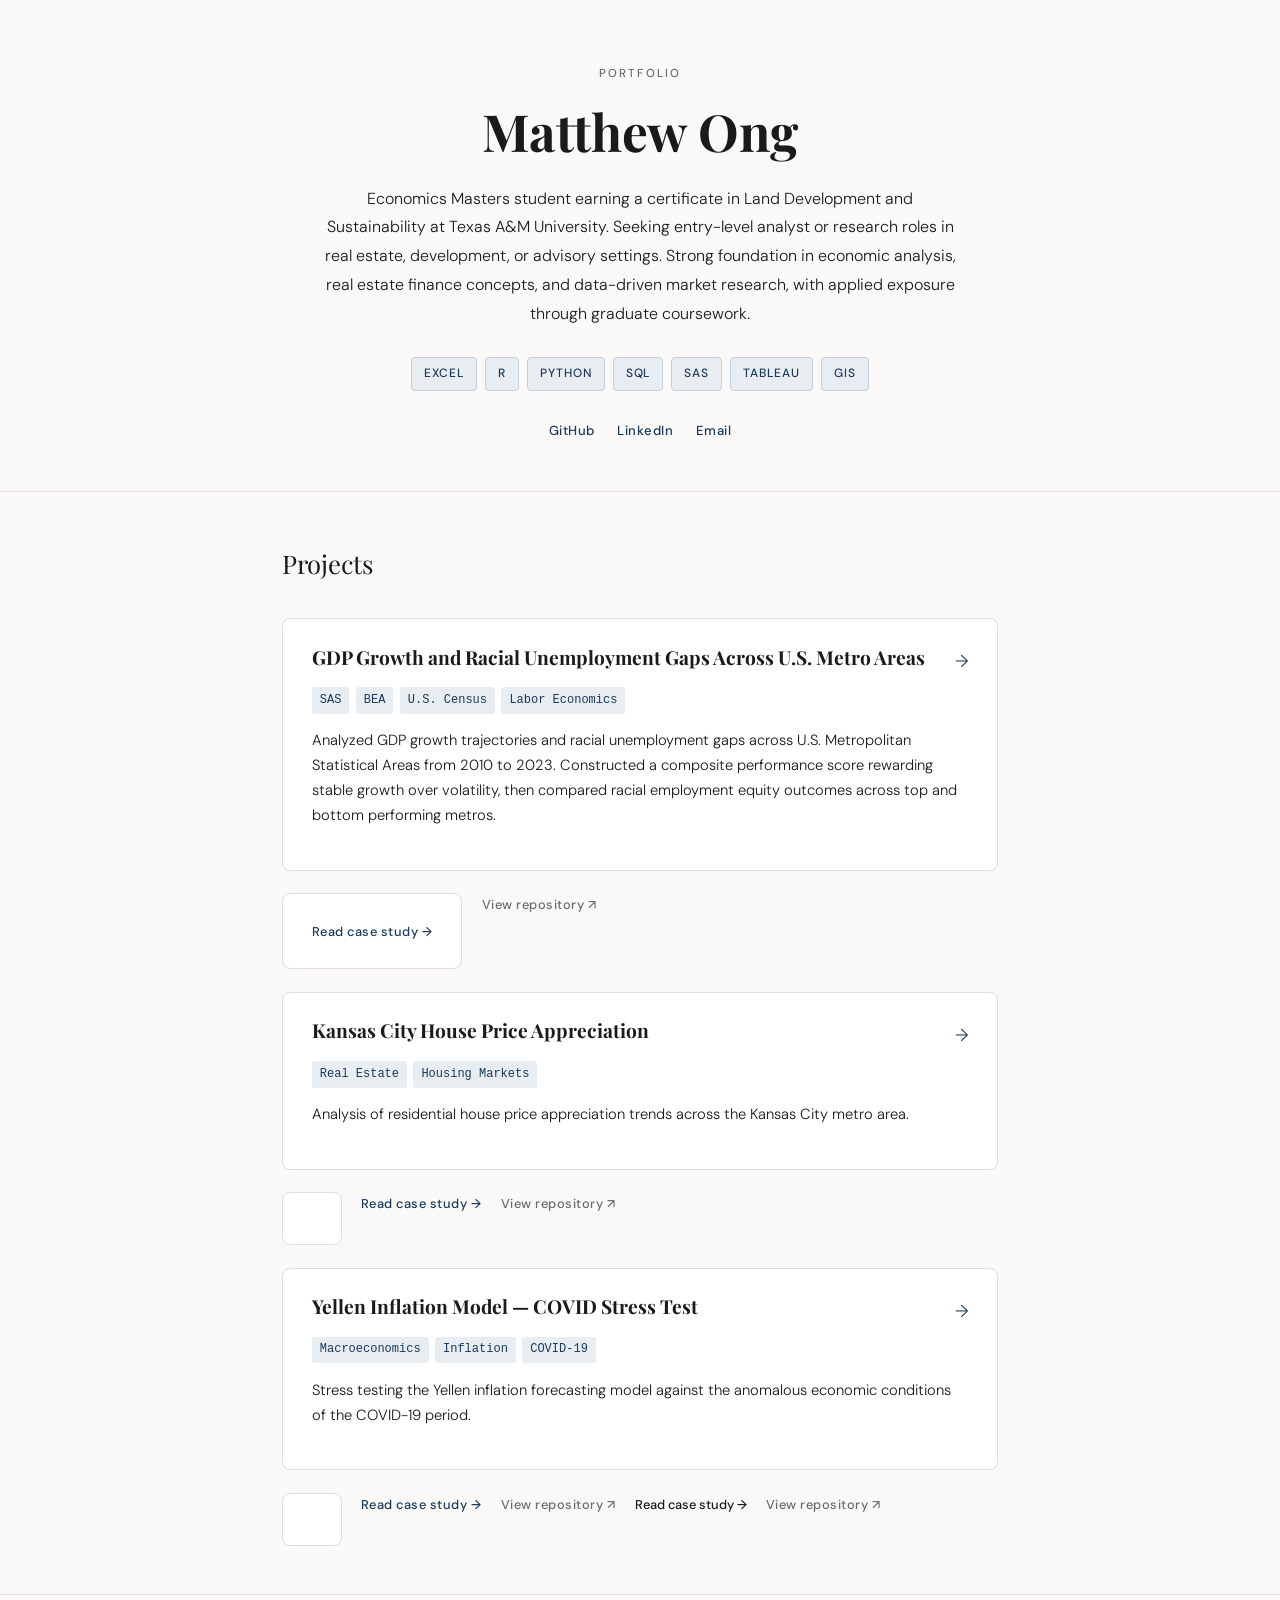
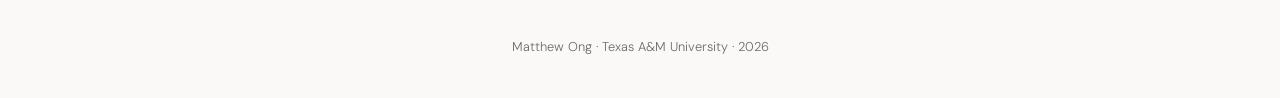
==== index.html @ 2a4717e2 "Update index.html" ====
<!DOCTYPE html>
<html lang="en">
<head>
  <meta charset="UTF-8" />
  <meta name="viewport" content="width=device-width, initial-scale=1.0"/>
  <title>Matthew Ong — Portfolio</title>
  <link href="https://fonts.googleapis.com/css2?family=Playfair+Display:ital,wght@0,400;0,700;1,400&family=DM+Sans:wght@300;400;500&display=swap" rel="stylesheet"/>
  <style>
    *, *::before, *::after { box-sizing: border-box; margin: 0; padding: 0; }

    :root {
      --ink:       #1a1a1a;
      --muted:     #6b6b6b;
      --rule:      #e0ddd8;
      --bg:        #faf9f7;
      --accent:    #1a3a5c;
      --accent-lt: #e8edf2;
      --serif:     'Playfair Display', Georgia, serif;
      --sans:      'DM Sans', system-ui, sans-serif;
    }

    body {
      background: var(--bg);
      color: var(--ink);
      font-family: var(--sans);
      font-weight: 300;
      line-height: 1.8;
      font-size: 17px;
    }

    /* ── Header ── */
    header {
      border-bottom: 1px solid var(--rule);
      padding: 4rem 0 3rem;
      text-align: center;
    }

    .eyebrow {
      font-family: var(--sans);
      font-size: 0.72rem;
      font-weight: 500;
      letter-spacing: 0.18em;
      text-transform: uppercase;
      color: var(--muted);
      margin-bottom: 1rem;
    }

    h1 {
      font-family: var(--serif);
      font-size: clamp(2rem, 5vw, 3.2rem);
      font-weight: 700;
      line-height: 1.2;
      color: var(--ink);
      margin-bottom: 1.4rem;
    }

    .bio {
      max-width: 640px;
      margin: 0 auto 1.8rem;
      font-size: 1rem;
      color: var(--ink);
      line-height: 1.8;
    }

    /* ── Skills bar ── */
    .skills {
      display: flex;
      flex-wrap: wrap;
      justify-content: center;
      gap: 0.5rem;
      max-width: 640px;
      margin: 0 auto 1.8rem;
    }

    .skill-tag {
      font-family: var(--sans);
      font-size: 0.75rem;
      font-weight: 500;
      letter-spacing: 0.08em;
      text-transform: uppercase;
      color: var(--accent);
      background: var(--accent-lt);
      border: 1px solid #c4d0db;
      border-radius: 4px;
      padding: 0.3rem 0.75rem;
    }

    /* ── Contact links ── */
    .contact-links {
      display: flex;
      justify-content: center;
      gap: 1.4rem;
      font-size: 0.82rem;
      color: var(--muted);
      letter-spacing: 0.04em;
    }

    .contact-links a {
      color: var(--accent);
      text-decoration: none;
      font-weight: 500;
    }

    .contact-links a:hover {
      text-decoration: underline;
    }

    /* ── Layout ── */
    .container {
      max-width: 780px;
      margin: 0 auto;
      padding: 0 2rem;
    }

    /* ── Section ── */
    section {
      padding: 3rem 0;
      border-bottom: 1px solid var(--rule);
    }

    section:last-of-type {
      border-bottom: none;
    }

    h2 {
      font-family: var(--serif);
      font-size: 1.6rem;
      font-weight: 400;
      margin-bottom: 2rem;
      color: var(--ink);
    }

    /* ── Project cards ── */
    .projects {
      display: flex;
      flex-direction: column;
      gap: 1.4rem;
    }

    .project-card {
      background: white;
      border: 1px solid var(--rule);
      border-radius: 8px;
      padding: 1.6rem 1.8rem;
      text-decoration: none;
      color: inherit;
      display: block;
      transition: border-color 0.2s ease, box-shadow 0.2s ease;
    }

    .project-card:hover {
      border-color: var(--accent);
      box-shadow: 0 2px 12px rgba(26, 58, 92, 0.08);
    }

    .project-header {
      display: flex;
      align-items: flex-start;
      justify-content: space-between;
      gap: 1rem;
      margin-bottom: 0.6rem;
    }

    .project-title {
      font-family: var(--serif);
      font-size: 1.2rem;
      font-weight: 700;
      color: var(--ink);
      line-height: 1.3;
    }

    .project-arrow {
      color: var(--accent);
      font-size: 1.1rem;
      flex-shrink: 0;
      margin-top: 0.1rem;
      transition: transform 0.2s ease;
    }

    .project-card:hover .project-arrow {
      transform: translateX(4px);
    }

    .project-tags {
      display: flex;
      flex-wrap: wrap;
      gap: 0.4rem;
      margin-bottom: 0.9rem;
    }

    .project-tag {
      font-family: monospace;
      font-size: 0.75rem;
      color: var(--accent);
      background: var(--accent-lt);
      border-radius: 3px;
      padding: 0.15rem 0.5rem;
    }

    .project-desc {
      font-size: 0.92rem;
      color: var(--ink);
      line-height: 1.7;
      margin-bottom: 1rem;
    }

    .project-links {
      display: flex;
      gap: 1.2rem;
      font-size: 0.8rem;
      font-weight: 500;
    }

    .project-links a {
      color: var(--accent);
      text-decoration: none;
      letter-spacing: 0.04em;
    }

    .project-links a:hover {
      text-decoration: underline;
    }

    .project-links .repo-link {
      color: var(--muted);
    }

    /* ── Footer ── */
    footer {
      text-align: center;
      padding: 2.5rem 0;
      font-size: 0.8rem;
      color: var(--muted);
      border-top: 1px solid var(--rule);
    }

    @media (max-width: 600px) {
      .project-header { flex-direction: column; }
      h1 { font-size: 1.8rem; }
    }
  </style>
</head>
<body>

<header>
  <div class="container">
    <p class="eyebrow">Portfolio</p>
    <h1>Matthew Ong</h1>
    <p class="bio">
      Economics Masters student earning a certificate in Land Development and Sustainability
      at Texas A&amp;M University. Seeking entry-level analyst or research roles in real estate,
      development, or advisory settings. Strong foundation in economic analysis, real estate
      finance concepts, and data-driven market research, with applied exposure through
      graduate coursework.
    </p>
    <div class="skills">
      <span class="skill-tag">Excel</span>
      <span class="skill-tag">R</span>
      <span class="skill-tag">Python</span>
      <span class="skill-tag">SQL</span>
      <span class="skill-tag">SAS</span>
      <span class="skill-tag">Tableau</span>
      <span class="skill-tag">GIS</span>
    </div>
    <div class="contact-links">
  <a href="https://github.com/MatthewOng01" target="_blank">GitHub</a>
  <a href="https://www.linkedin.com/in/matthewong01" target="_blank">LinkedIn</a>
  <a href="mailto:mong01@tamu.edu">Email</a>
</div>
  </div>
</header>

<main class="container">

  <section>
    <h2>Projects</h2>
    <div class="projects">

      <!-- Project 1: MSA Unemployment -->
      <a class="project-card" href="msa-unemployment.html">
        <div class="project-header">
          <div class="project-title">GDP Growth and Racial Unemployment Gaps Across U.S. Metro Areas</div>
          <div class="project-arrow">→</div>
        </div>
        <div class="project-tags">
          <span class="project-tag">SAS</span>
          <span class="project-tag">BEA</span>
          <span class="project-tag">U.S. Census</span>
          <span class="project-tag">Labor Economics</span>
        </div>
        <p class="project-desc">
          Analyzed GDP growth trajectories and racial unemployment gaps across U.S. Metropolitan
          Statistical Areas from 2010 to 2023. Constructed a composite performance score
          rewarding stable growth over volatility, then compared racial employment equity
          outcomes across top and bottom performing metros.
        </p>
        <div class="project-links">
          <span>Read case study →</span>
          <a class="repo-link" href="https://github.com/MatthewOng01/msa_unemployment" target="_blank">View repository ↗</a>
        </div>
      </a>

      <!-- Project 2: KC House Price Appreciation -->
      <a class="project-card" href="kc-house-price.html">
        <div class="project-header">
          <div class="project-title">Kansas City House Price Appreciation</div>
          <div class="project-arrow">→</div>
        </div>
        <div class="project-tags">
          <span class="project-tag">Real Estate</span>
          <span class="project-tag">Housing Markets</span>
        </div>
        <p class="project-desc">
          Analysis of residential house price appreciation trends across the Kansas City metro area.
        </p>
        <div class="project-links">
          <a href="https://MatthewOng01.github.io/kc_housing_appreciation.html">Read case study →</a>
          <a class="repo-link" href="https://github.com/MatthewOng01/KC_House_Price_Appreciation" target="_blank">View repository ↗</a>
        </div>
      </a>

      <!-- Project 3: Yellen Inflation Model -->
      <a class="project-card" href="yellen-inflation.html">
        <div class="project-header">
          <div class="project-title">Yellen Inflation Model — COVID Stress Test</div>
          <div class="project-arrow">→</div>
        </div>
        <div class="project-tags">
          <span class="project-tag">Macroeconomics</span>
          <span class="project-tag">Inflation</span>
          <span class="project-tag">COVID-19</span>
        </div>
        <p class="project-desc">
          Stress testing the Yellen inflation forecasting model against the anomalous economic
          conditions of the COVID-19 period.
        </p>
        <div class="project-links">
          <a href="https://MatthewOng01.github.io/Yellen_COVID_inflation.html">Read case study →</a>
          <a class="repo-link" href="https://github.com/MatthewOng01/Yellen-Inflation-Model-COVID-Test" target="_blank">View repository ↗</a>
          <span>Read case study →</span>
          
          <a class="repo-link" href="https://github.com/MatthewOng01/Yellen-Inflation-Model-COVID-Test" target="_blank">View repository ↗</a>
        </div>
      </a>

    </div>
  </section>

</main>

<footer>
  <div class="container">
    Matthew Ong · Texas A&amp;M University · 2026
  </div>
</footer>

</body>
</html>
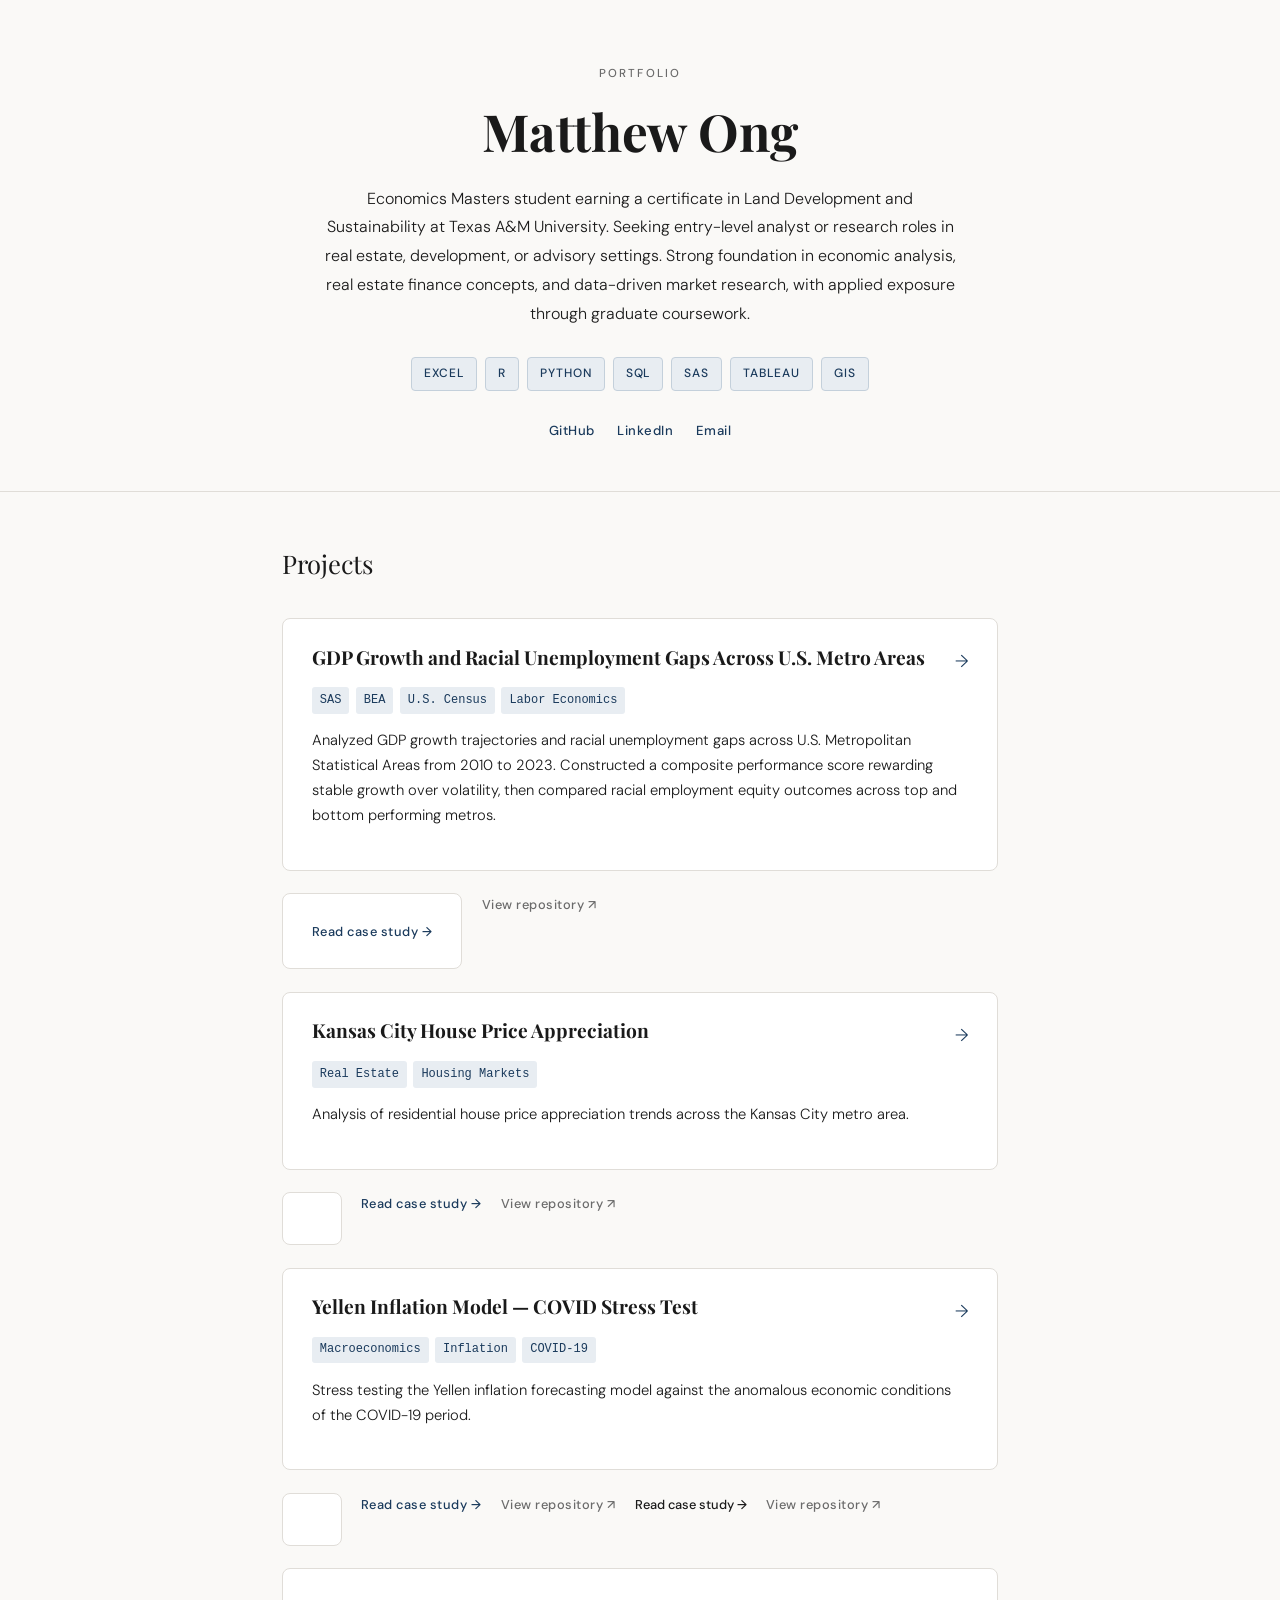
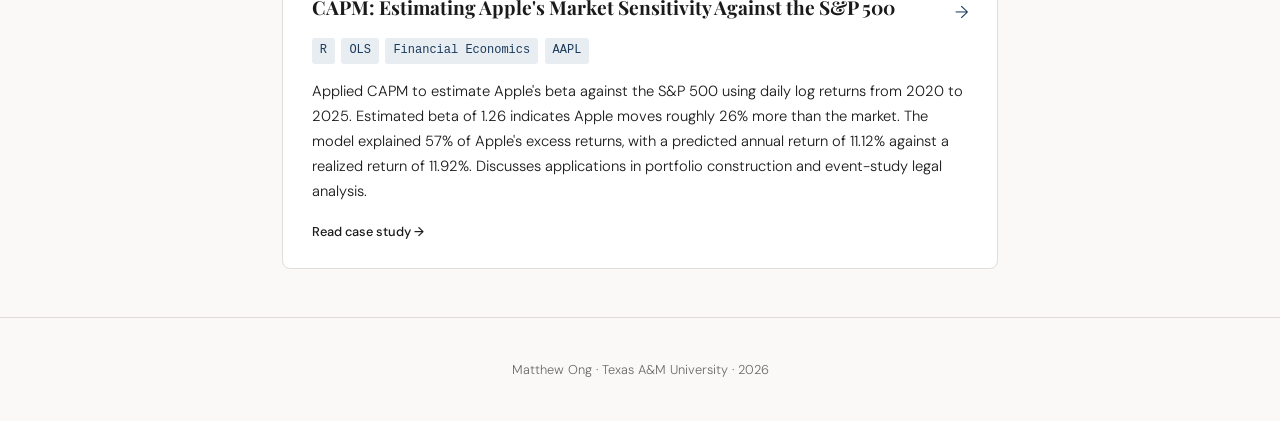
==== commit fc67668f: "Update index.html" ====
--- a/index.html
+++ b/index.html
@@ -343,6 +343,30 @@
         </div>
       </a>
 
+      <!-- Project 4: CAPM Apple vs S&P 500 -->
+<a class="project-card" href="https://MatthewOng01.github.io/Apple_CAPM.html">
+  <div class="project-header">
+    <div class="project-title">CAPM: Estimating Apple's Market Sensitivity Against the S&P 500</div>
+    <div class="project-arrow">→</div>
+  </div>
+  <div class="project-tags">
+    <span class="project-tag">R</span>
+    <span class="project-tag">OLS</span>
+    <span class="project-tag">Financial Economics</span>
+    <span class="project-tag">AAPL</span>
+  </div>
+  <p class="project-desc">
+    Applied CAPM to estimate Apple's beta against the S&P 500 using daily log returns from
+    2020 to 2025. Estimated beta of 1.26 indicates Apple moves roughly 26% more than the
+    market. The model explained 57% of Apple's excess returns, with a predicted annual return
+    of 11.12% against a realized return of 11.92%. Discusses applications in portfolio
+    construction and event-study legal analysis.
+  </p>
+  <div class="project-links">
+    <span>Read case study →</span>
+  </div>
+</a>
+      
     </div>
   </section>
 
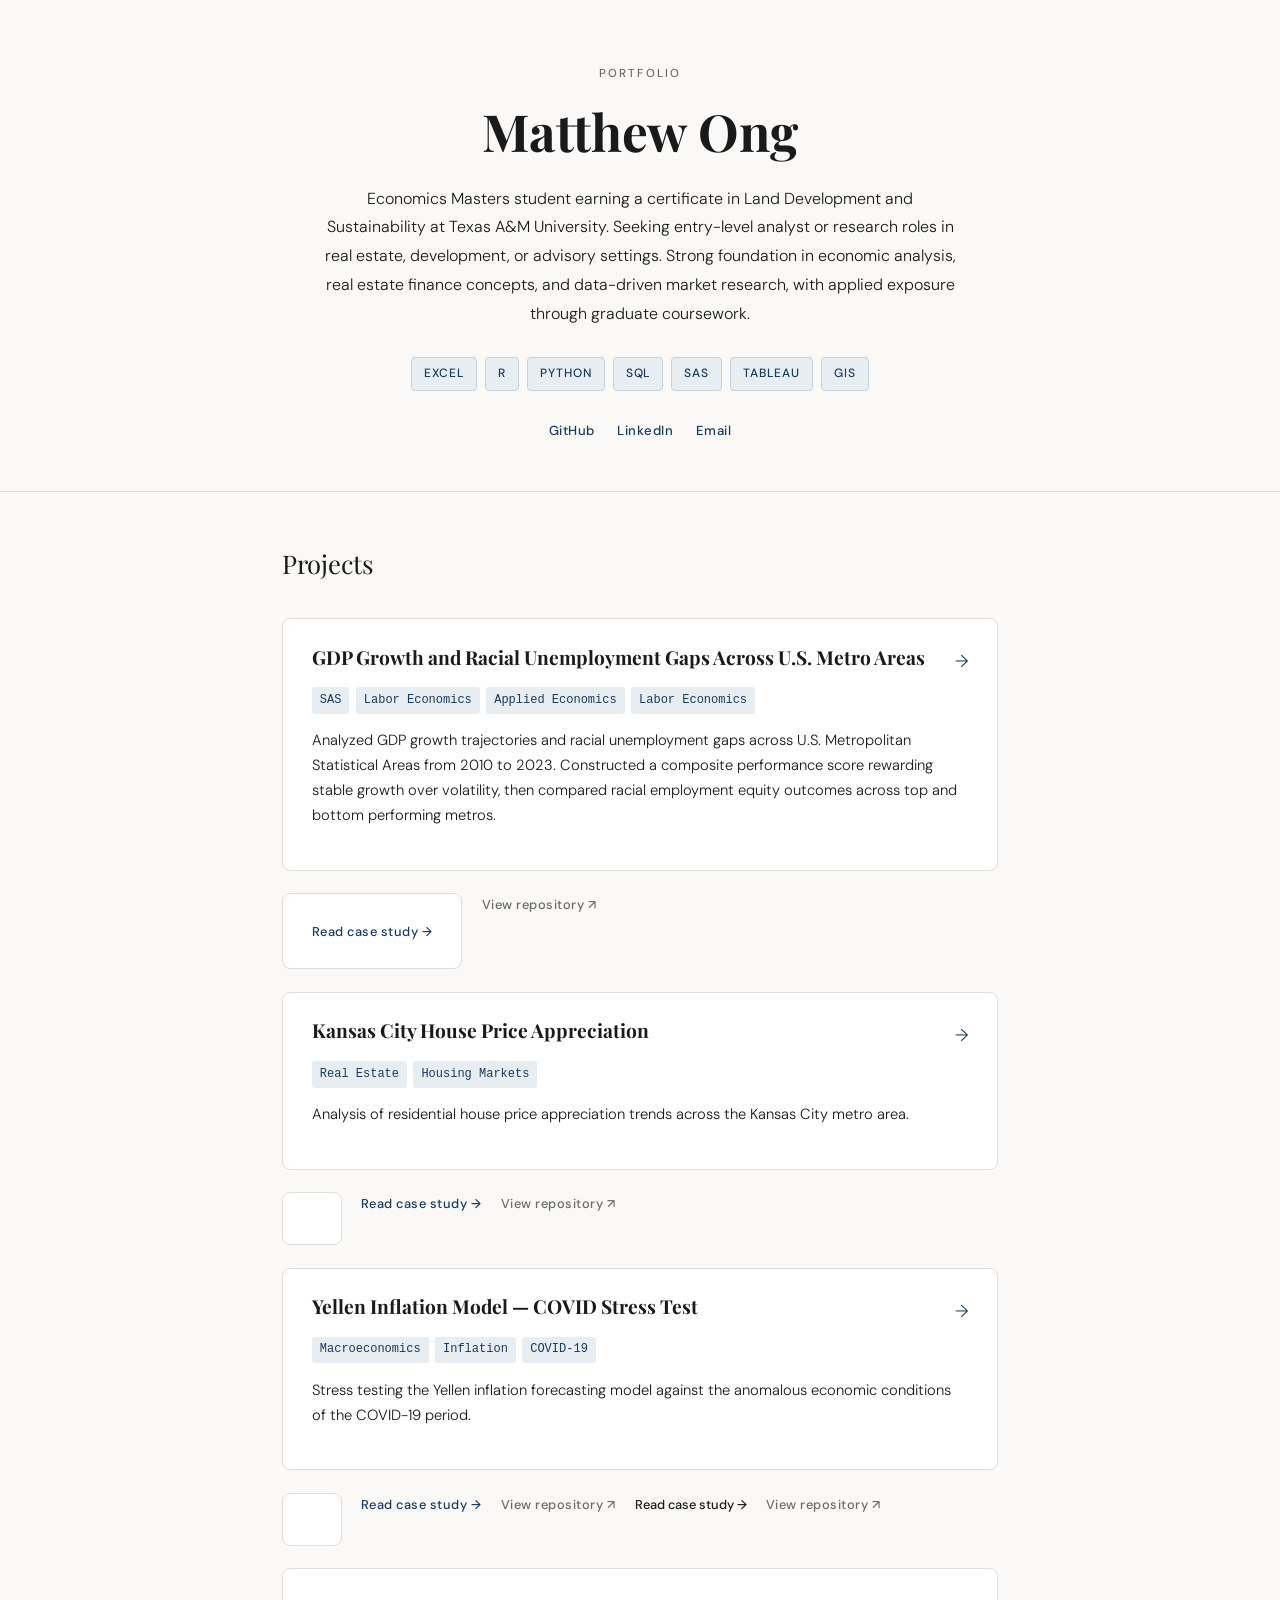
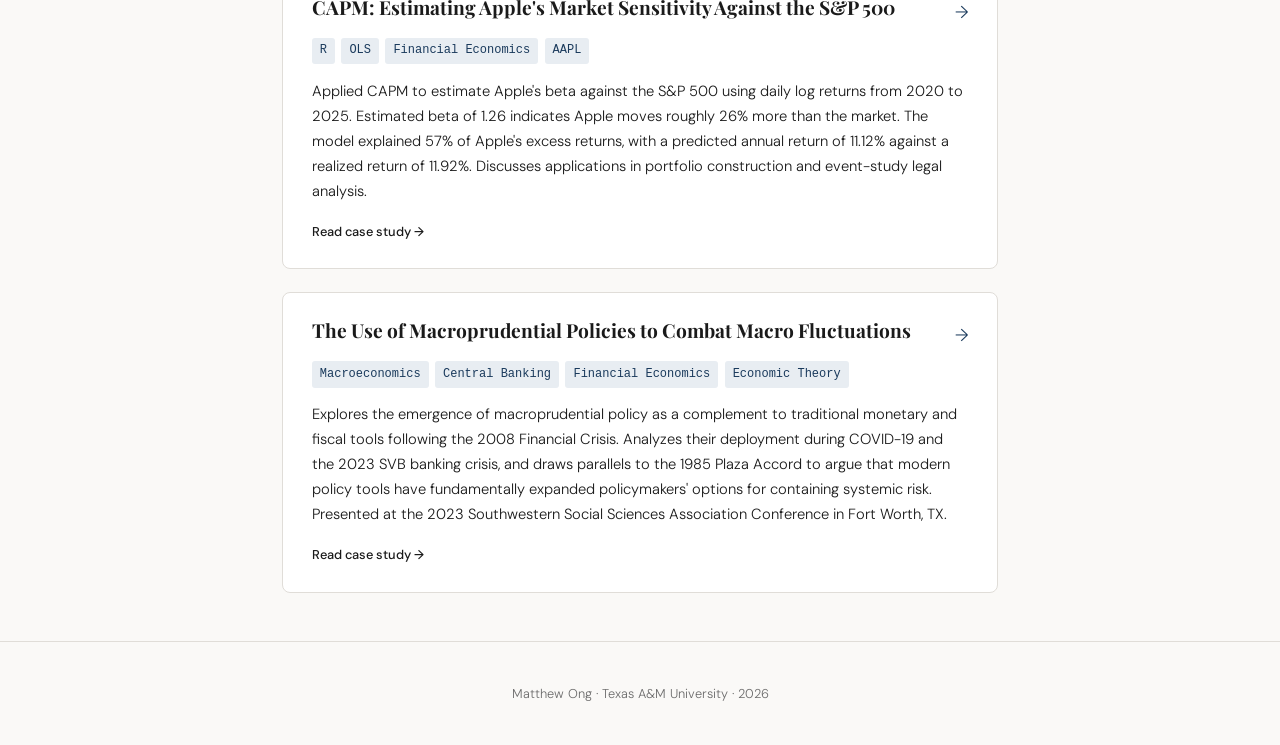
==== commit 8ff41882: "Update index.html" ====
--- a/index.html
+++ b/index.html
@@ -284,8 +284,8 @@
         </div>
         <div class="project-tags">
           <span class="project-tag">SAS</span>
-          <span class="project-tag">BEA</span>
-          <span class="project-tag">U.S. Census</span>
+          <span class="project-tag">Labor Economics</span>
+          <span class="project-tag">Applied Economics</span>
           <span class="project-tag">Labor Economics</span>
         </div>
         <p class="project-desc">
@@ -366,7 +366,31 @@
     <span>Read case study →</span>
   </div>
 </a>
-      
+
+        <!-- Project 5: Macroprudential Policies -->
+<a class="project-card" href="https://MatthewOng01.github.io/macroprudential_policies.html">
+  <div class="project-header">
+    <div class="project-title">The Use of Macroprudential Policies to Combat Macro Fluctuations</div>
+    <div class="project-arrow">→</div>
+  </div>
+  <div class="project-tags">
+    <span class="project-tag">Macroeconomics</span>
+    <span class="project-tag">Central Banking</span>
+    <span class="project-tag">Financial Economics</span>
+    <span class="project-tag">Economic Theory</span>
+  </div>
+  <p class="project-desc">
+    Explores the emergence of macroprudential policy as a complement to traditional monetary
+    and fiscal tools following the 2008 Financial Crisis. Analyzes their deployment during
+    COVID-19 and the 2023 SVB banking crisis, and draws parallels to the 1985 Plaza Accord
+    to argue that modern policy tools have fundamentally expanded policymakers' options for
+    containing systemic risk. Presented at the 2023 Southwestern Social Sciences Association
+    Conference in Fort Worth, TX.
+  </p>
+  <div class="project-links">
+    <span>Read case study →</span>
+  </div>
+</a>
     </div>
   </section>
 
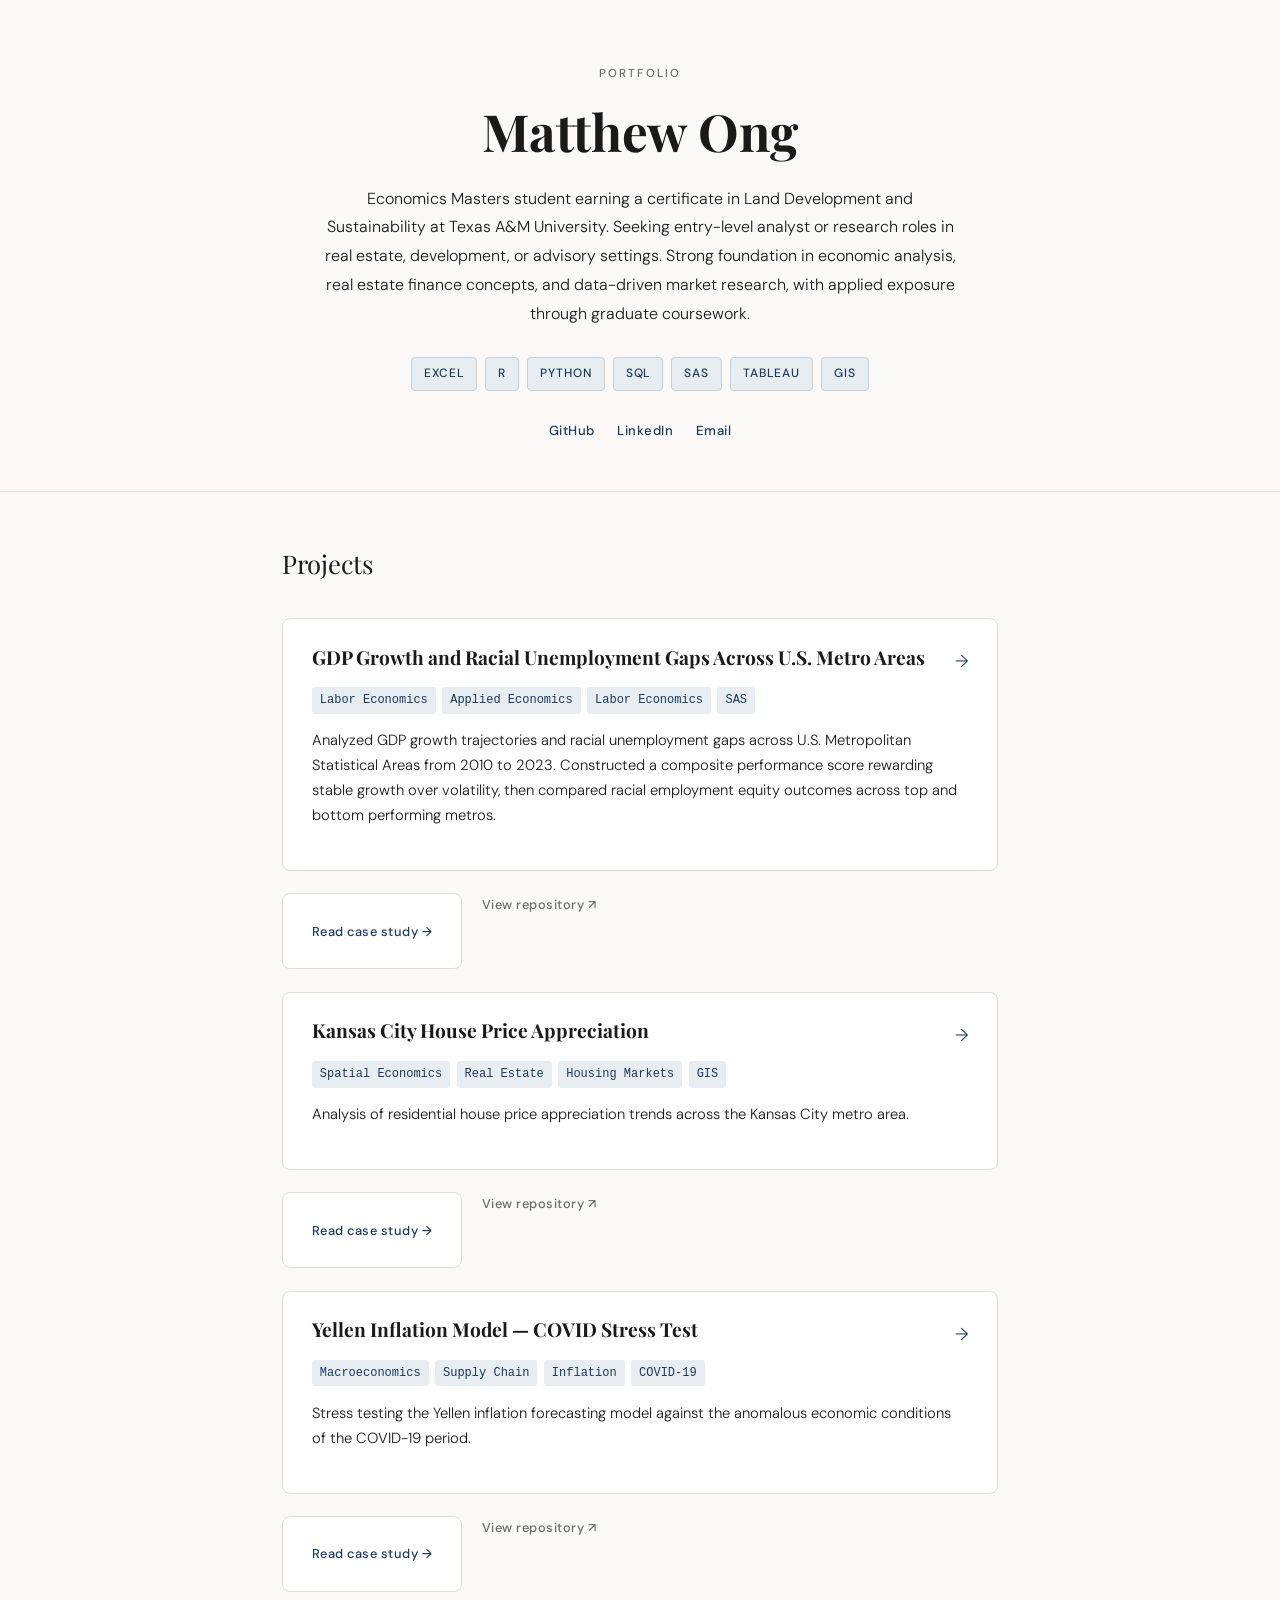
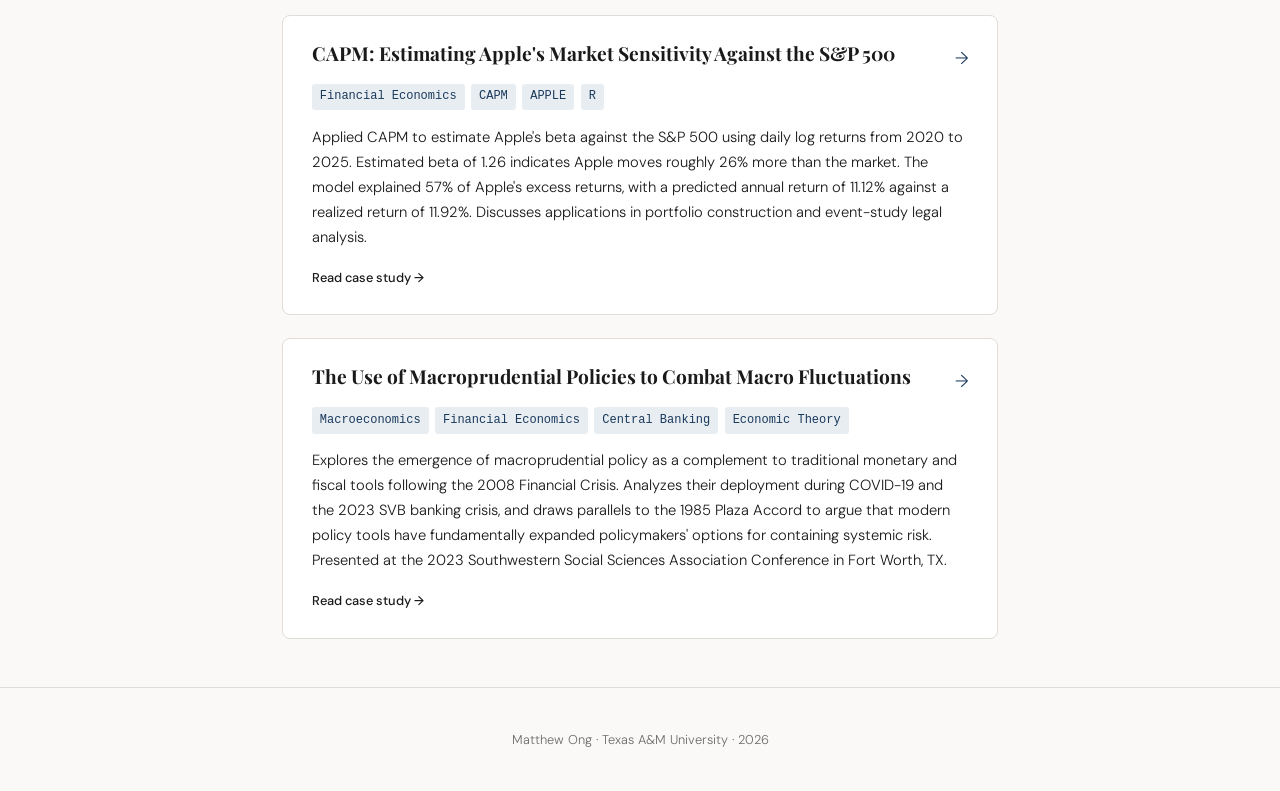
==== commit 40d1cc7e: "Update index.html" ====
--- a/index.html
+++ b/index.html
@@ -283,10 +283,10 @@
           <div class="project-arrow">→</div>
         </div>
         <div class="project-tags">
-          <span class="project-tag">SAS</span>
           <span class="project-tag">Labor Economics</span>
           <span class="project-tag">Applied Economics</span>
           <span class="project-tag">Labor Economics</span>
+          <span class="project-tag">SAS</span>
         </div>
         <p class="project-desc">
           Analyzed GDP growth trajectories and racial unemployment gaps across U.S. Metropolitan
@@ -300,48 +300,48 @@
         </div>
       </a>
 
-      <!-- Project 2: KC House Price Appreciation -->
-      <a class="project-card" href="kc-house-price.html">
-        <div class="project-header">
-          <div class="project-title">Kansas City House Price Appreciation</div>
-          <div class="project-arrow">→</div>
-        </div>
-        <div class="project-tags">
-          <span class="project-tag">Real Estate</span>
-          <span class="project-tag">Housing Markets</span>
-        </div>
-        <p class="project-desc">
-          Analysis of residential house price appreciation trends across the Kansas City metro area.
-        </p>
-        <div class="project-links">
-          <a href="https://MatthewOng01.github.io/kc_housing_appreciation.html">Read case study →</a>
-          <a class="repo-link" href="https://github.com/MatthewOng01/KC_House_Price_Appreciation" target="_blank">View repository ↗</a>
-        </div>
-      </a>
-
-      <!-- Project 3: Yellen Inflation Model -->
-      <a class="project-card" href="yellen-inflation.html">
-        <div class="project-header">
-          <div class="project-title">Yellen Inflation Model — COVID Stress Test</div>
-          <div class="project-arrow">→</div>
-        </div>
-        <div class="project-tags">
-          <span class="project-tag">Macroeconomics</span>
-          <span class="project-tag">Inflation</span>
-          <span class="project-tag">COVID-19</span>
-        </div>
-        <p class="project-desc">
-          Stress testing the Yellen inflation forecasting model against the anomalous economic
-          conditions of the COVID-19 period.
-        </p>
-        <div class="project-links">
-          <a href="https://MatthewOng01.github.io/Yellen_COVID_inflation.html">Read case study →</a>
-          <a class="repo-link" href="https://github.com/MatthewOng01/Yellen-Inflation-Model-COVID-Test" target="_blank">View repository ↗</a>
-          <span>Read case study →</span>
-          
-          <a class="repo-link" href="https://github.com/MatthewOng01/Yellen-Inflation-Model-COVID-Test" target="_blank">View repository ↗</a>
-        </div>
-      </a>
+ <!-- Project 2: KC House Price Appreciation -->
+<a class="project-card" href="https://MatthewOng01.github.io/kc_housing_appreciation.html">
+  <div class="project-header">
+    <div class="project-title">Kansas City House Price Appreciation</div>
+    <div class="project-arrow">→</div>
+  </div>
+  <div class="project-tags">
+    <span class="project-tag">Spatial Economics</span>
+    <span class="project-tag">Real Estate</span>
+    <span class="project-tag">Housing Markets</span>
+    <span class="project-tag">GIS</span>
+  </div>
+  <p class="project-desc">
+    Analysis of residential house price appreciation trends across the Kansas City metro area.
+  </p>
+  <div class="project-links">
+    <span>Read case study →</span>
+    <a class="repo-link" href="https://github.com/MatthewOng01/KC_House_Price_Appreciation" target="_blank">View repository ↗</a>
+  </div>
+</a>
+
+<!-- Project 3: Yellen Inflation Model -->
+<a class="project-card" href="https://MatthewOng01.github.io/Yellen_COVID_inflation.html">
+  <div class="project-header">
+    <div class="project-title">Yellen Inflation Model — COVID Stress Test</div>
+    <div class="project-arrow">→</div>
+  </div>
+  <div class="project-tags">
+    <span class="project-tag">Macroeconomics</span>
+    <span class="project-tag">Supply Chain</span>
+    <span class="project-tag">Inflation</span>
+    <span class="project-tag">COVID-19</span>
+  </div>
+  <p class="project-desc">
+    Stress testing the Yellen inflation forecasting model against the anomalous economic
+    conditions of the COVID-19 period.
+  </p>
+  <div class="project-links">
+    <span>Read case study →</span>
+    <a class="repo-link" href="https://github.com/MatthewOng01/Yellen-Inflation-Model-COVID-Test" target="_blank">View repository ↗</a>
+  </div>
+</a>
 
       <!-- Project 4: CAPM Apple vs S&P 500 -->
 <a class="project-card" href="https://MatthewOng01.github.io/Apple_CAPM.html">
@@ -350,10 +350,10 @@
     <div class="project-arrow">→</div>
   </div>
   <div class="project-tags">
+    <span class="project-tag">Financial Economics</span>
+    <span class="project-tag">CAPM</span>
+    <span class="project-tag">APPLE</span>
     <span class="project-tag">R</span>
-    <span class="project-tag">OLS</span>
-    <span class="project-tag">Financial Economics</span>
-    <span class="project-tag">AAPL</span>
   </div>
   <p class="project-desc">
     Applied CAPM to estimate Apple's beta against the S&P 500 using daily log returns from
@@ -375,8 +375,8 @@
   </div>
   <div class="project-tags">
     <span class="project-tag">Macroeconomics</span>
+    <span class="project-tag">Financial Economics</span>
     <span class="project-tag">Central Banking</span>
-    <span class="project-tag">Financial Economics</span>
     <span class="project-tag">Economic Theory</span>
   </div>
   <p class="project-desc">
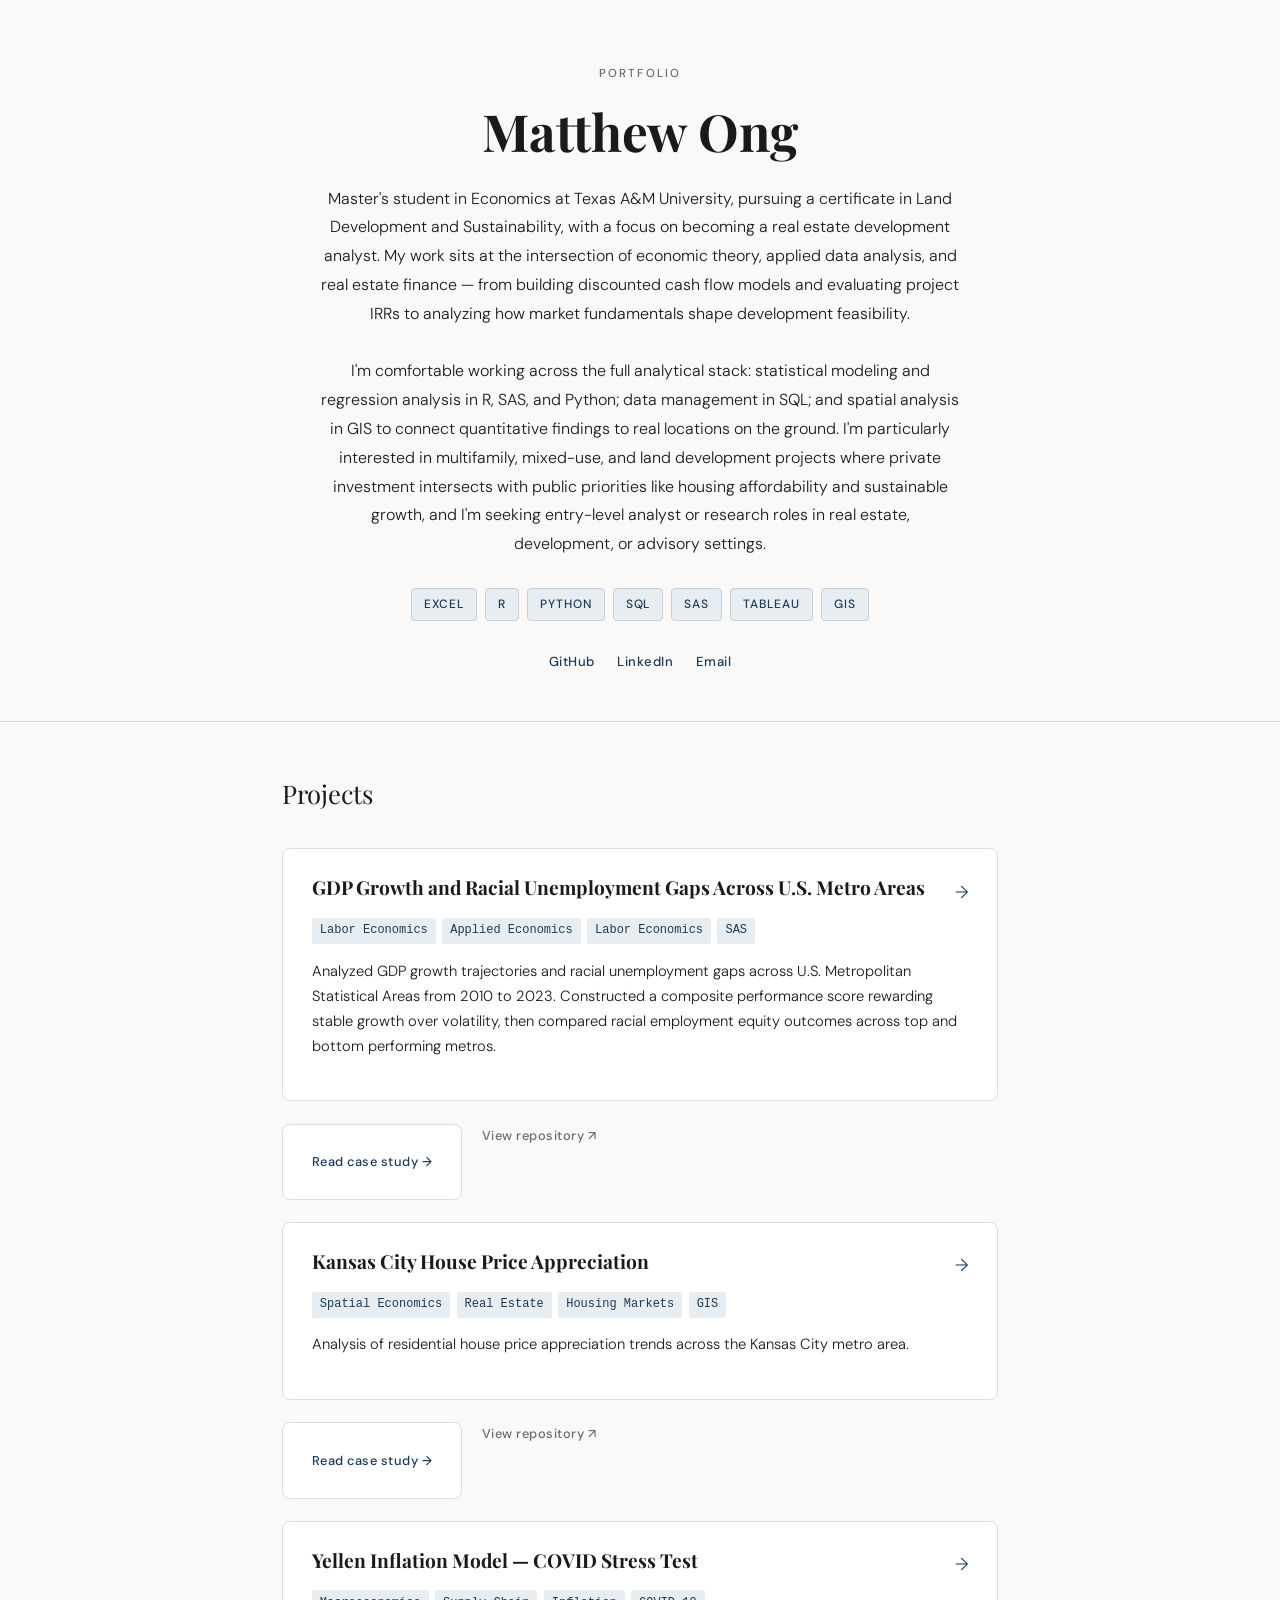
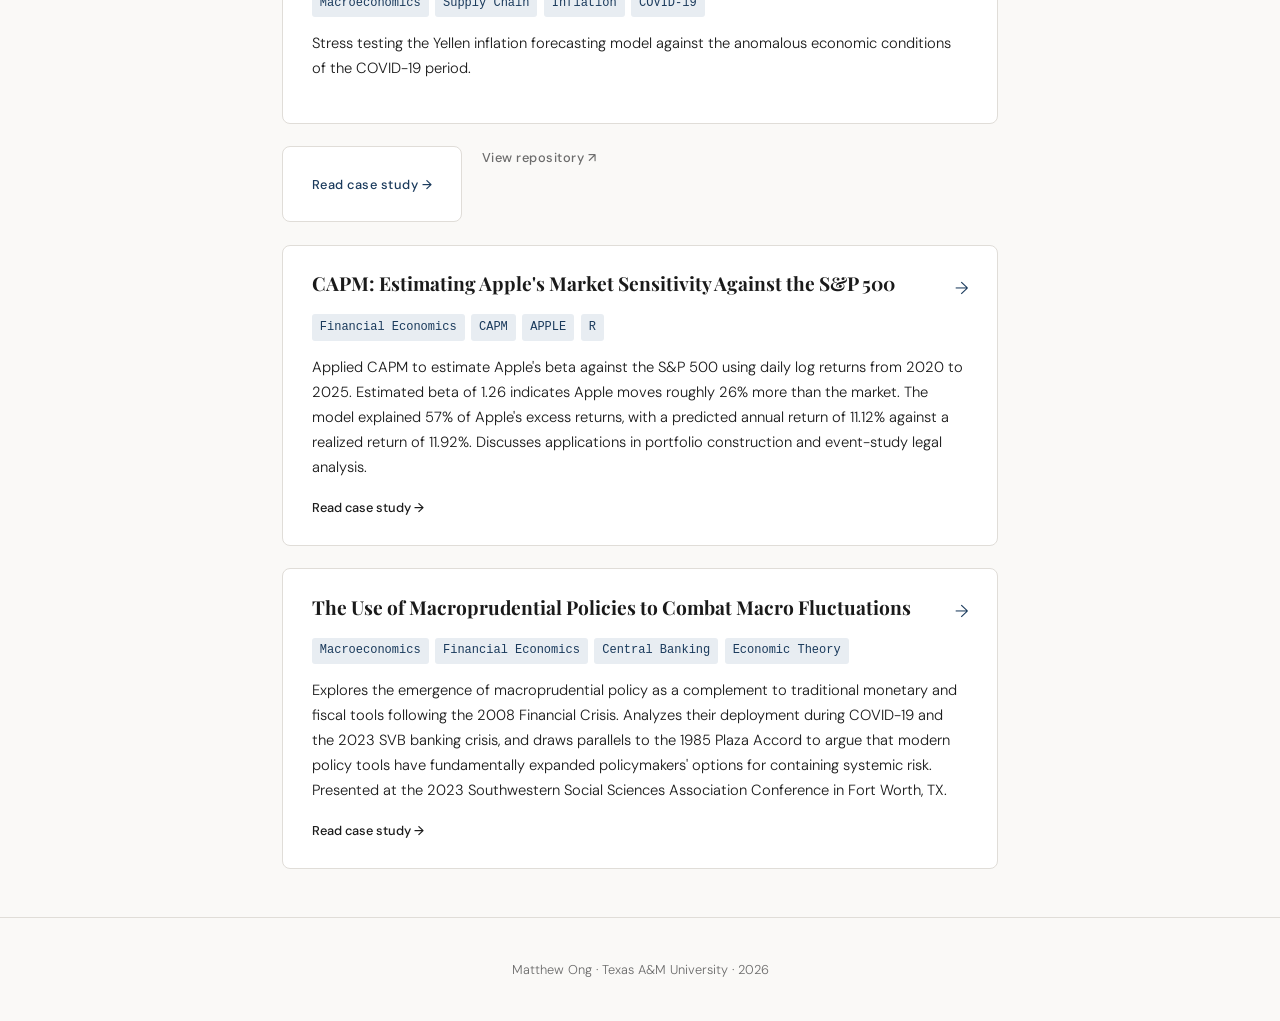
==== commit fed5097a: "Revise bio section in index.html Updated bio to reflect current academic focus and skills." ====
--- a/index.html
+++ b/index.html
@@ -246,12 +246,21 @@
   <div class="container">
     <p class="eyebrow">Portfolio</p>
     <h1>Matthew Ong</h1>
-    <p class="bio">
-      Economics Masters student earning a certificate in Land Development and Sustainability
-      at Texas A&amp;M University. Seeking entry-level analyst or research roles in real estate,
-      development, or advisory settings. Strong foundation in economic analysis, real estate
-      finance concepts, and data-driven market research, with applied exposure through
-      graduate coursework.
+   <p class="bio">
+  Master's student in Economics at Texas A&M University, pursuing a certificate in
+  Land Development and Sustainability, with a focus on becoming a real estate development
+  analyst. My work sits at the intersection of economic theory, applied data analysis,
+  and real estate finance — from building discounted cash flow models and evaluating
+  project IRRs to analyzing how market fundamentals shape development feasibility.
+</p>
+<p class="bio">
+  I'm comfortable working across the full analytical stack: statistical modeling and
+  regression analysis in R, SAS, and Python; data management in SQL; and spatial analysis
+  in GIS to connect quantitative findings to real locations on the ground. I'm particularly
+  interested in multifamily, mixed-use, and land development projects where private
+  investment intersects with public priorities like housing affordability and sustainable
+  growth, and I'm seeking entry-level analyst or research roles in real estate, development,
+  or advisory settings.
     </p>
     <div class="skills">
       <span class="skill-tag">Excel</span>
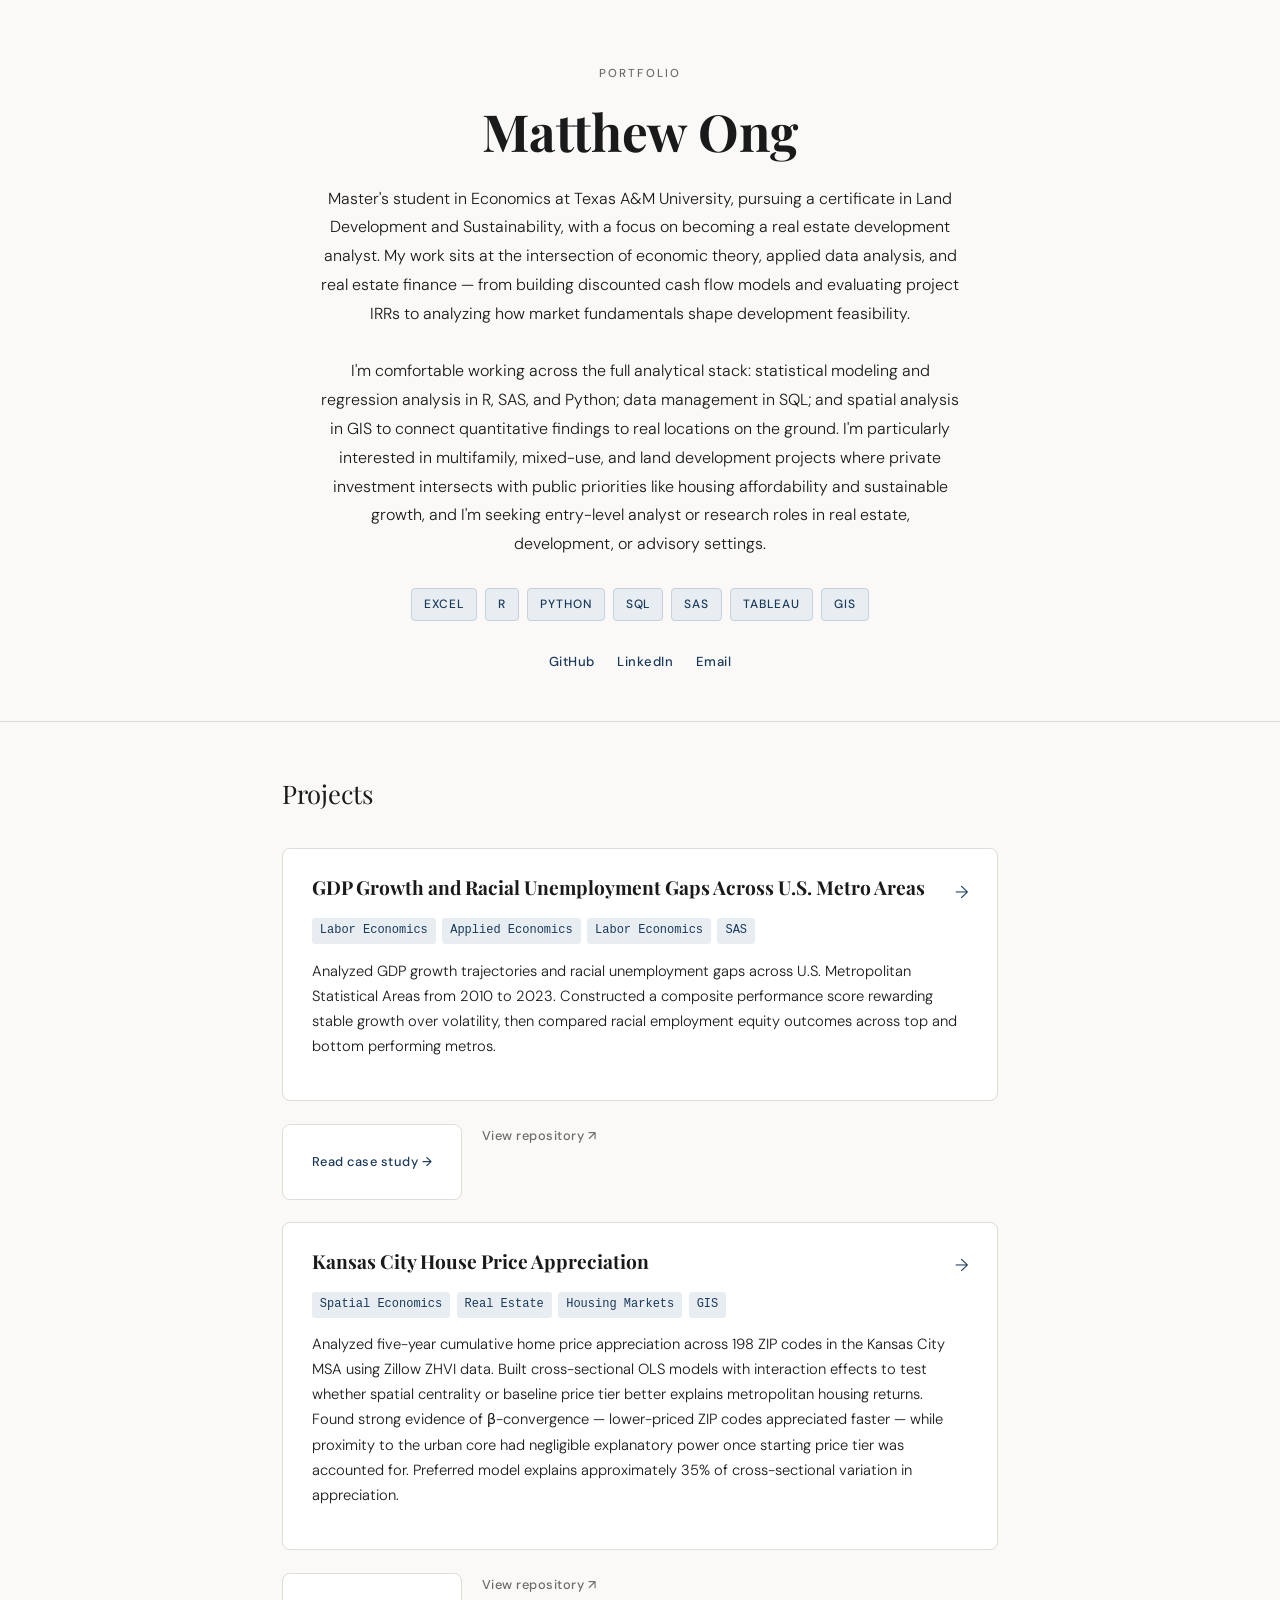
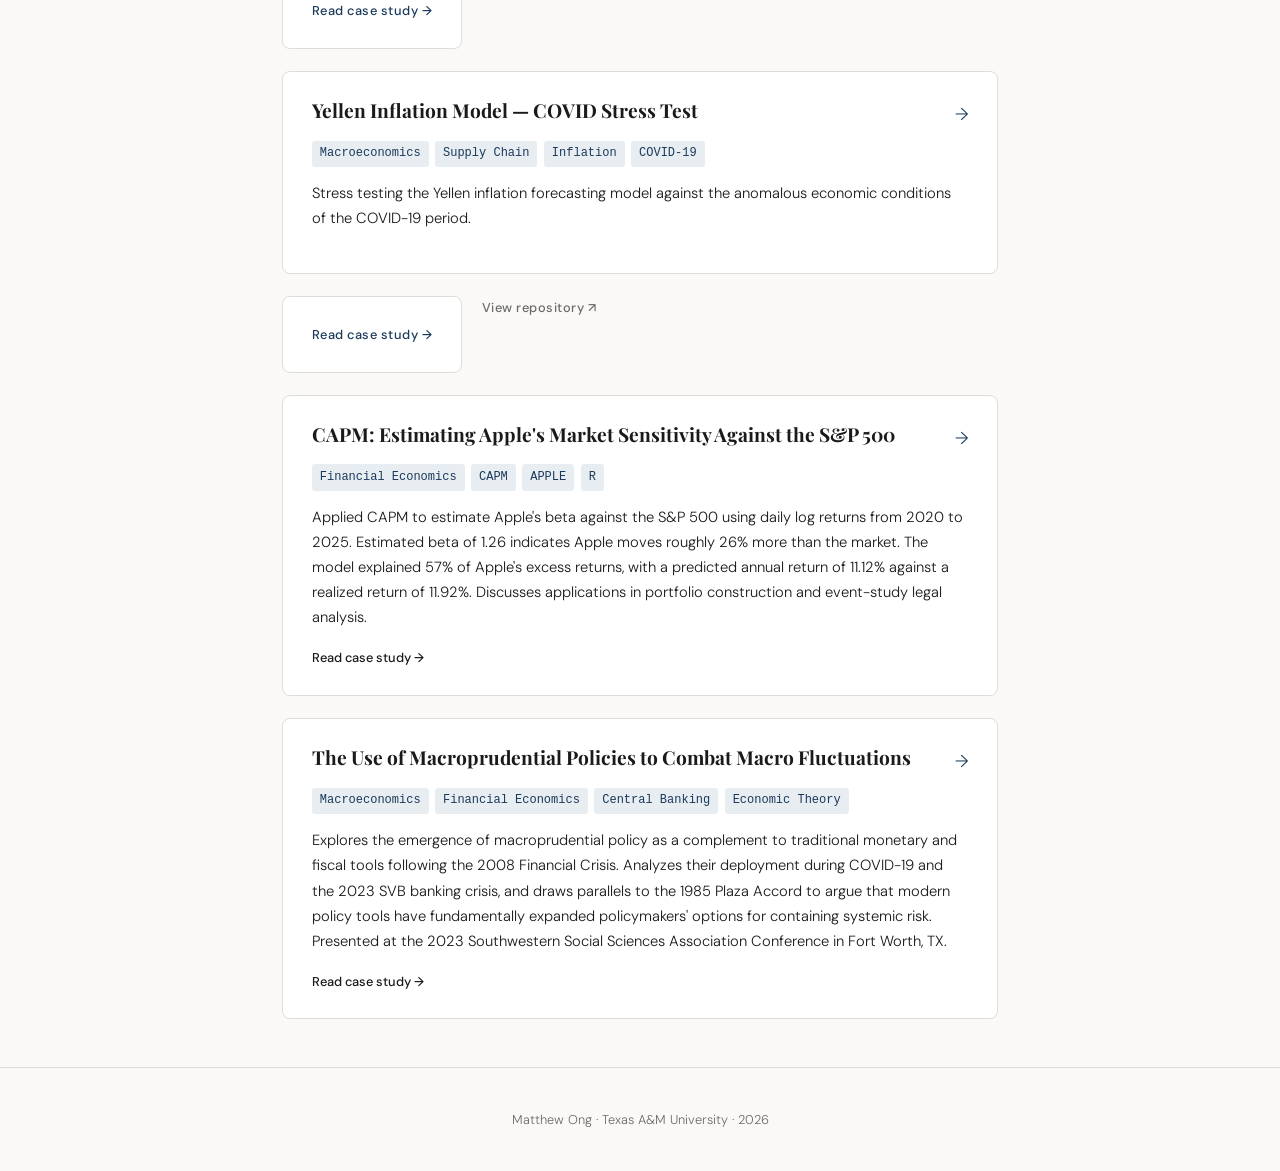
==== commit 586be89d: "Revise project description for housing market analysis Updated project description to provide detail" ====
--- a/index.html
+++ b/index.html
@@ -322,7 +322,12 @@
     <span class="project-tag">GIS</span>
   </div>
   <p class="project-desc">
-    Analysis of residential house price appreciation trends across the Kansas City metro area.
+    Analyzed five-year cumulative home price appreciation across 198 ZIP codes in the Kansas City 
+    MSA using Zillow ZHVI data. Built cross-sectional OLS models with interaction effects to test 
+    whether spatial centrality or baseline price tier better explains metropolitan housing returns. 
+    Found strong evidence of β-convergence — lower-priced ZIP codes appreciated faster — while proximity 
+    to the urban core had negligible explanatory power once starting price tier was accounted for. 
+    Preferred model explains approximately 35% of cross-sectional variation in appreciation.
   </p>
   <div class="project-links">
     <span>Read case study →</span>
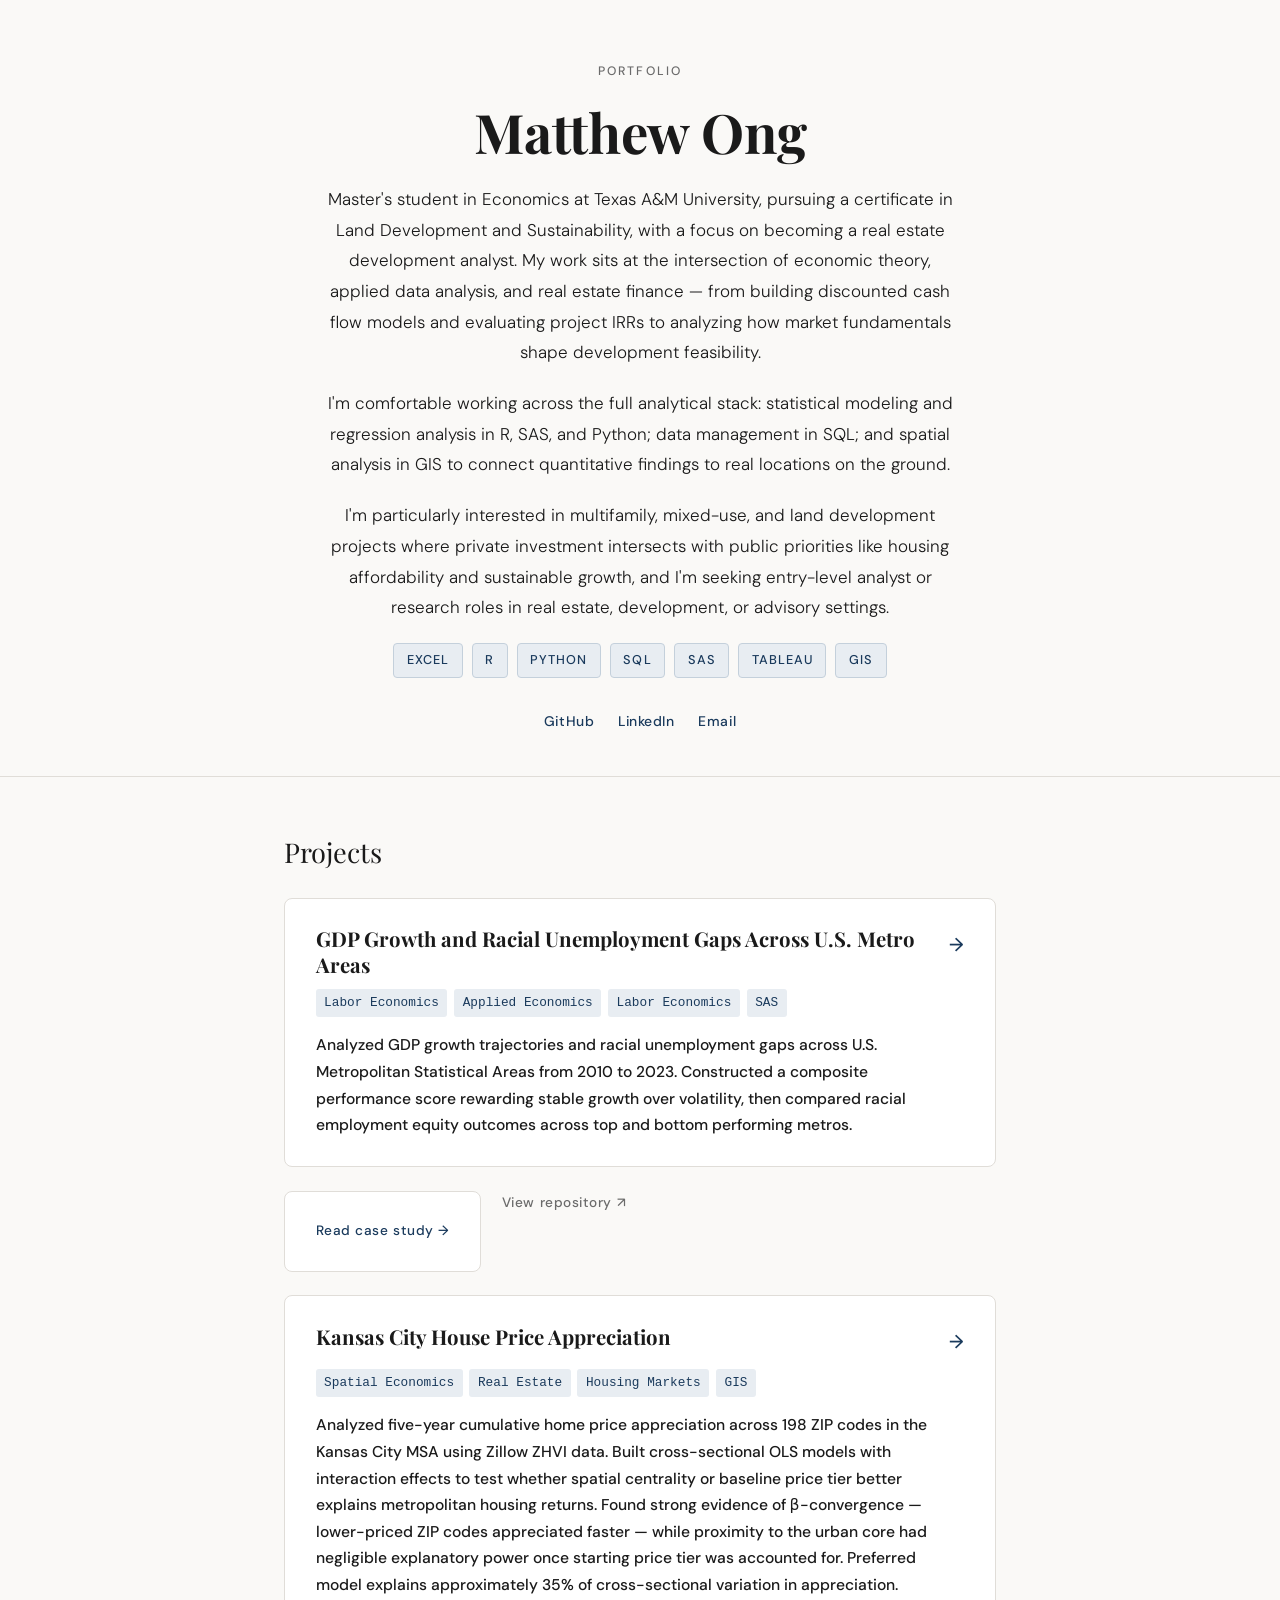
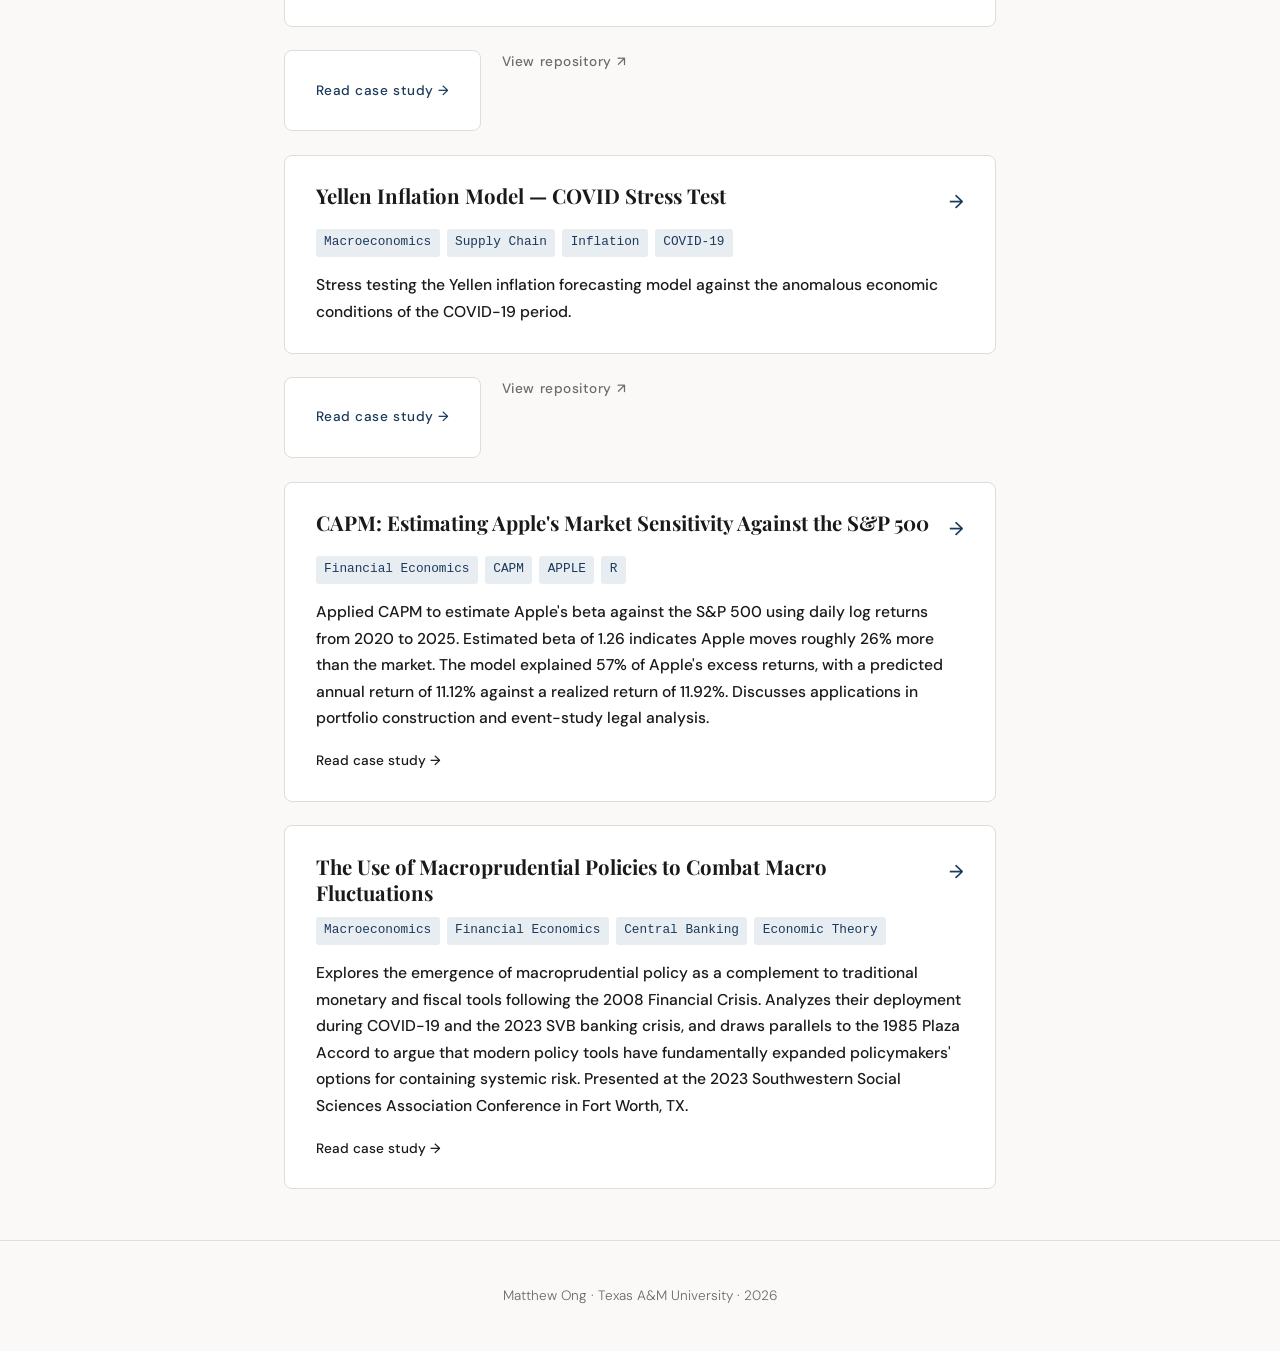
==== commit 04b04d1a: "Modify title and update bio section Updated the title and linked external stylesheet. Adjusted bio c" ====
--- a/index.html
+++ b/index.html
@@ -1,245 +1,11 @@
-<!DOCTYPE html>
-<html lang="en">
 <head>
   <meta charset="UTF-8" />
   <meta name="viewport" content="width=device-width, initial-scale=1.0"/>
-  <title>Matthew Ong — Portfolio</title>
+  <title>Matthew Ong · Matthew Ong</title>
   <link href="https://fonts.googleapis.com/css2?family=Playfair+Display:ital,wght@0,400;0,700;1,400&family=DM+Sans:wght@300;400;500&display=swap" rel="stylesheet"/>
-  <style>
-    *, *::before, *::after { box-sizing: border-box; margin: 0; padding: 0; }
+  <link rel="stylesheet" href="styles.css">
+</head>
 
-    :root {
-      --ink:       #1a1a1a;
-      --muted:     #6b6b6b;
-      --rule:      #e0ddd8;
-      --bg:        #faf9f7;
-      --accent:    #1a3a5c;
-      --accent-lt: #e8edf2;
-      --serif:     'Playfair Display', Georgia, serif;
-      --sans:      'DM Sans', system-ui, sans-serif;
-    }
-
-    body {
-      background: var(--bg);
-      color: var(--ink);
-      font-family: var(--sans);
-      font-weight: 300;
-      line-height: 1.8;
-      font-size: 17px;
-    }
-
-    /* ── Header ── */
-    header {
-      border-bottom: 1px solid var(--rule);
-      padding: 4rem 0 3rem;
-      text-align: center;
-    }
-
-    .eyebrow {
-      font-family: var(--sans);
-      font-size: 0.72rem;
-      font-weight: 500;
-      letter-spacing: 0.18em;
-      text-transform: uppercase;
-      color: var(--muted);
-      margin-bottom: 1rem;
-    }
-
-    h1 {
-      font-family: var(--serif);
-      font-size: clamp(2rem, 5vw, 3.2rem);
-      font-weight: 700;
-      line-height: 1.2;
-      color: var(--ink);
-      margin-bottom: 1.4rem;
-    }
-
-    .bio {
-      max-width: 640px;
-      margin: 0 auto 1.8rem;
-      font-size: 1rem;
-      color: var(--ink);
-      line-height: 1.8;
-    }
-
-    /* ── Skills bar ── */
-    .skills {
-      display: flex;
-      flex-wrap: wrap;
-      justify-content: center;
-      gap: 0.5rem;
-      max-width: 640px;
-      margin: 0 auto 1.8rem;
-    }
-
-    .skill-tag {
-      font-family: var(--sans);
-      font-size: 0.75rem;
-      font-weight: 500;
-      letter-spacing: 0.08em;
-      text-transform: uppercase;
-      color: var(--accent);
-      background: var(--accent-lt);
-      border: 1px solid #c4d0db;
-      border-radius: 4px;
-      padding: 0.3rem 0.75rem;
-    }
-
-    /* ── Contact links ── */
-    .contact-links {
-      display: flex;
-      justify-content: center;
-      gap: 1.4rem;
-      font-size: 0.82rem;
-      color: var(--muted);
-      letter-spacing: 0.04em;
-    }
-
-    .contact-links a {
-      color: var(--accent);
-      text-decoration: none;
-      font-weight: 500;
-    }
-
-    .contact-links a:hover {
-      text-decoration: underline;
-    }
-
-    /* ── Layout ── */
-    .container {
-      max-width: 780px;
-      margin: 0 auto;
-      padding: 0 2rem;
-    }
-
-    /* ── Section ── */
-    section {
-      padding: 3rem 0;
-      border-bottom: 1px solid var(--rule);
-    }
-
-    section:last-of-type {
-      border-bottom: none;
-    }
-
-    h2 {
-      font-family: var(--serif);
-      font-size: 1.6rem;
-      font-weight: 400;
-      margin-bottom: 2rem;
-      color: var(--ink);
-    }
-
-    /* ── Project cards ── */
-    .projects {
-      display: flex;
-      flex-direction: column;
-      gap: 1.4rem;
-    }
-
-    .project-card {
-      background: white;
-      border: 1px solid var(--rule);
-      border-radius: 8px;
-      padding: 1.6rem 1.8rem;
-      text-decoration: none;
-      color: inherit;
-      display: block;
-      transition: border-color 0.2s ease, box-shadow 0.2s ease;
-    }
-
-    .project-card:hover {
-      border-color: var(--accent);
-      box-shadow: 0 2px 12px rgba(26, 58, 92, 0.08);
-    }
-
-    .project-header {
-      display: flex;
-      align-items: flex-start;
-      justify-content: space-between;
-      gap: 1rem;
-      margin-bottom: 0.6rem;
-    }
-
-    .project-title {
-      font-family: var(--serif);
-      font-size: 1.2rem;
-      font-weight: 700;
-      color: var(--ink);
-      line-height: 1.3;
-    }
-
-    .project-arrow {
-      color: var(--accent);
-      font-size: 1.1rem;
-      flex-shrink: 0;
-      margin-top: 0.1rem;
-      transition: transform 0.2s ease;
-    }
-
-    .project-card:hover .project-arrow {
-      transform: translateX(4px);
-    }
-
-    .project-tags {
-      display: flex;
-      flex-wrap: wrap;
-      gap: 0.4rem;
-      margin-bottom: 0.9rem;
-    }
-
-    .project-tag {
-      font-family: monospace;
-      font-size: 0.75rem;
-      color: var(--accent);
-      background: var(--accent-lt);
-      border-radius: 3px;
-      padding: 0.15rem 0.5rem;
-    }
-
-    .project-desc {
-      font-size: 0.92rem;
-      color: var(--ink);
-      line-height: 1.7;
-      margin-bottom: 1rem;
-    }
-
-    .project-links {
-      display: flex;
-      gap: 1.2rem;
-      font-size: 0.8rem;
-      font-weight: 500;
-    }
-
-    .project-links a {
-      color: var(--accent);
-      text-decoration: none;
-      letter-spacing: 0.04em;
-    }
-
-    .project-links a:hover {
-      text-decoration: underline;
-    }
-
-    .project-links .repo-link {
-      color: var(--muted);
-    }
-
-    /* ── Footer ── */
-    footer {
-      text-align: center;
-      padding: 2.5rem 0;
-      font-size: 0.8rem;
-      color: var(--muted);
-      border-top: 1px solid var(--rule);
-    }
-
-    @media (max-width: 600px) {
-      .project-header { flex-direction: column; }
-      h1 { font-size: 1.8rem; }
-    }
-  </style>
-</head>
 <body>
 
 <header>
@@ -256,9 +22,11 @@
 <p class="bio">
   I'm comfortable working across the full analytical stack: statistical modeling and
   regression analysis in R, SAS, and Python; data management in SQL; and spatial analysis
-  in GIS to connect quantitative findings to real locations on the ground. I'm particularly
-  interested in multifamily, mixed-use, and land development projects where private
-  investment intersects with public priorities like housing affordability and sustainable
+  in GIS to connect quantitative findings to real locations on the ground. 
+</p>
+<p class="bio">
+  I'm particularly interested in multifamily, mixed-use, and land development projects where 
+  private investment intersects with public priorities like housing affordability and sustainable
   growth, and I'm seeking entry-level analyst or research roles in real estate, development,
   or advisory settings.
     </p>
--- a/styles.css
+++ b/styles.css
@@ -0,0 +1,548 @@
+/* ============================================================
+   styles.css — Matthew Ong Portfolio
+   Link in every HTML page with:
+   <link rel="stylesheet" href="styles.css">
+   ============================================================ */
+
+/* ── Reset ── */
+*, *::before, *::after { box-sizing: border-box; margin: 0; padding: 0; }
+
+/* ── Design Tokens ── */
+:root {
+  --ink:       #1a1a1a;
+  --muted:     #6b6b6b;
+  --rule:      #e0ddd8;
+  --bg:        #faf9f7;
+  --accent:    #1a3a5c;
+  --accent-lt: #e8edf2;
+  --serif:     'Playfair Display', Georgia, serif;
+  --sans:      'DM Sans', system-ui, sans-serif;
+}
+
+/* ── Base ── */
+html {
+  background: var(--bg);
+  color: var(--ink);
+  font-family: var(--sans);
+  font-size: 17px;
+  font-weight: 300;
+  line-height: 1.8;
+  -webkit-font-smoothing: antialiased;
+}
+body { background: var(--bg); }
+
+/* ── Layout ── */
+.container { max-width: 780px; margin: 0 auto; padding: 0 2rem; }
+
+/* ── Back Nav ── */
+.back-nav {
+  padding: 1.2rem 0;
+  border-bottom: 1px solid var(--rule);
+}
+.back-link {
+  font-family: var(--sans);
+  font-size: 0.82rem;
+  font-weight: 500;
+  color: var(--muted);
+  text-decoration: none;
+  letter-spacing: 0.04em;
+  display: inline-flex;
+  align-items: center;
+  gap: 0.4rem;
+  transition: color 0.2s ease;
+}
+.back-link:hover { color: var(--accent); text-decoration: none; }
+
+/* ── Header ── */
+header {
+  border-bottom: 1px solid var(--rule);
+  padding: 3.5rem 0 2.5rem;
+  text-align: center;
+}
+.eyebrow {
+  font-family: var(--sans);
+  font-size: 0.72rem;
+  font-weight: 500;
+  letter-spacing: 0.18em;
+  text-transform: uppercase;
+  color: var(--muted);
+  margin-bottom: 1rem;
+}
+h1 {
+  font-family: var(--serif);
+  font-size: clamp(2rem, 5vw, 3.2rem);
+  font-weight: 700;
+  line-height: 1.2;
+  max-width: 720px;
+  margin: 0 auto 1.2rem;
+  color: var(--ink);
+}
+.meta {
+  font-family: var(--sans);
+  font-size: 0.85rem;
+  font-weight: 300;
+  letter-spacing: 0.04em;
+  color: var(--muted);
+  margin-top: 0.8rem;
+}
+.tool-badges {
+  display: flex;
+  gap: 0.5rem;
+  justify-content: center;
+  flex-wrap: wrap;
+  margin-top: 0.9rem;
+}
+.tool-badge {
+  font-family: monospace;
+  font-size: 0.75rem;
+  color: var(--accent);
+  background: var(--accent-lt);
+  border: 1px solid #c4d0db;
+  border-radius: 4px;
+  padding: 0.2rem 0.55rem;
+}
+
+/* ── Sections ── */
+section {
+  padding: 3rem 0;
+  border-bottom: 1px solid var(--rule);
+}
+section:last-of-type { border-bottom: none; }
+
+/* ── Typography ── */
+h2 {
+  font-family: var(--serif);
+  font-size: 1.6rem;
+  font-weight: 400;
+  margin-bottom: 1.2rem;
+  color: var(--ink);
+}
+h3 {
+  font-family: var(--sans);
+  font-size: 0.8rem;
+  font-weight: 500;
+  letter-spacing: 0.14em;
+  text-transform: uppercase;
+  color: var(--accent);
+  margin: 2rem 0 0.7rem;
+}
+p { margin-bottom: 1.1rem; color: var(--ink); }
+p:last-child { margin-bottom: 0; }
+a { color: var(--accent); text-decoration: none; font-weight: 500; }
+a:hover { text-decoration: underline; }
+code { font-family: monospace; font-size: 0.85rem; color: var(--accent); }
+
+/* ── Pull Quote ── */
+.pullquote {
+  border-left: 3px solid var(--accent);
+  padding: 0.6rem 1.4rem;
+  margin: 2rem 0;
+  font-family: var(--serif);
+  font-style: italic;
+  font-size: 1.15rem;
+  color: var(--accent);
+  background: var(--accent-lt);
+  border-radius: 0 4px 4px 0;
+}
+
+/* ── Formula ── */
+.formula {
+  background: var(--accent-lt);
+  border: 1px solid #c4d0db;
+  border-radius: 6px;
+  padding: 1.2rem 1.6rem;
+  margin: 1.5rem 0;
+  font-family: var(--serif);
+  font-size: 1.1rem;
+  color: var(--accent);
+  overflow-x: auto;
+}
+.formula sub { font-size: 0.72em; }
+
+/* ── Two-Column Grid ── */
+.gap-grid {
+  display: grid;
+  grid-template-columns: 1fr 1fr;
+  gap: 0.7rem;
+  margin: 1.2rem 0;
+}
+.gap-item {
+  background: white;
+  border: 1px solid var(--rule);
+  border-radius: 6px;
+  padding: 0.75rem 1rem;
+  font-size: 0.9rem;
+  transition: border-color 0.2s ease, box-shadow 0.2s ease;
+}
+.gap-item:hover { border-color: var(--accent); box-shadow: 0 2px 12px rgba(26,58,92,0.08); }
+.gap-item .tag {
+  font-family: monospace;
+  font-size: 0.78rem;
+  color: var(--accent);
+  display: block;
+  margin-bottom: 0.2rem;
+}
+
+/* ── Model Spec List ── */
+.model-spec-row { display: flex; flex-direction: column; gap: 0.6rem; margin: 1.2rem 0; }
+.model-spec {
+  background: white;
+  border: 1px solid var(--rule);
+  border-radius: 6px;
+  padding: 0.85rem 1.1rem;
+  font-size: 0.9rem;
+  transition: border-color 0.2s ease, box-shadow 0.2s ease;
+}
+.model-spec:hover { border-color: var(--accent); box-shadow: 0 2px 12px rgba(26,58,92,0.08); }
+.model-spec .tag {
+  font-family: monospace;
+  font-size: 0.78rem;
+  color: var(--accent);
+  display: block;
+  margin-bottom: 0.2rem;
+}
+
+/* ── Table ── */
+table { width: 100%; border-collapse: collapse; font-size: 0.88rem; margin: 1.2rem 0; }
+th {
+  text-align: left;
+  font-weight: 500;
+  font-size: 0.72rem;
+  letter-spacing: 0.1em;
+  text-transform: uppercase;
+  color: var(--muted);
+  padding: 0.5rem 0.8rem;
+  border-bottom: 2px solid var(--rule);
+}
+td {
+  padding: 0.65rem 0.8rem;
+  border-bottom: 1px solid var(--rule);
+  vertical-align: top;
+}
+td:first-child { font-family: monospace; font-size: 0.82rem; color: var(--accent); }
+tr:last-child td { border-bottom: none; }
+
+/* ── Key Findings ── */
+.findings { display: flex; flex-direction: column; gap: 1rem; margin: 1.4rem 0; }
+.finding {
+  display: flex;
+  gap: 1rem;
+  align-items: flex-start;
+  background: white;
+  border: 1px solid var(--rule);
+  border-radius: 6px;
+  padding: 1rem 1.2rem;
+  transition: border-color 0.2s ease, box-shadow 0.2s ease;
+}
+.finding:hover { border-color: var(--accent); box-shadow: 0 2px 12px rgba(26,58,92,0.08); }
+.finding-num {
+  font-family: var(--serif);
+  font-size: 1.5rem;
+  color: var(--accent);
+  line-height: 1;
+  min-width: 2rem;
+  font-weight: 700;
+}
+.finding p { margin: 0; font-size: 0.92rem; }
+
+/* ── Figures ── */
+.figure { margin: 2.4rem 0; }
+.figure-real {
+  width: 100%;
+  height: auto;
+  border-radius: 6px;
+  border: 1px solid var(--rule);
+  display: block;
+}
+.figure-placeholder {
+  width: 100%;
+  aspect-ratio: 11 / 5;
+  background: #eceae5;
+  border: 1px solid var(--rule);
+  border-radius: 6px;
+  display: flex;
+  align-items: center;
+  justify-content: center;
+  flex-direction: column;
+  gap: 0.5rem;
+  color: var(--muted);
+  font-size: 0.82rem;
+}
+.figure-placeholder svg { opacity: 0.3; }
+.figure-caption {
+  margin-top: 0.6rem;
+  font-size: 0.82rem;
+  color: var(--muted);
+  font-style: italic;
+  text-align: center;
+}
+
+/* ── Repo Strip ── */
+.repo-strip {
+  display: flex;
+  align-items: center;
+  gap: 0.75rem;
+  padding: 0.9rem 1.2rem;
+  background: white;
+  border: 1px solid var(--rule);
+  border-radius: 6px;
+  margin-top: 2.4rem;
+  margin-bottom: 2.4rem;
+  font-family: var(--sans);
+  font-size: 0.88rem;
+  font-weight: 300;
+  color: var(--muted);
+  text-decoration: none;
+  transition: border-color 0.2s ease, box-shadow 0.2s ease;
+}
+.repo-strip:hover {
+  border-color: var(--accent);
+  box-shadow: 0 2px 12px rgba(26,58,92,0.08);
+  text-decoration: none;
+}
+.repo-strip svg { flex-shrink: 0; color: var(--accent); }
+.repo-label { font-family: monospace; font-size: 0.82rem; color: var(--accent); font-weight: 400; }
+.repo-arrow { margin-left: auto; color: var(--muted); transition: transform 0.2s ease; }
+.repo-strip:hover .repo-arrow { transform: translateX(4px); }
+
+/* ── PDF Embed ── */
+.pdf-embed {
+  margin: 2rem 0;
+  border: 1px solid var(--rule);
+  border-radius: 6px;
+  overflow: hidden;
+}
+.pdf-embed iframe {
+  width: 100%;
+  height: 640px;
+  display: block;
+  border: none;
+}
+.pdf-fallback {
+  padding: 1.4rem 1.6rem;
+  background: white;
+  font-size: 0.88rem;
+  color: var(--muted);
+  text-align: center;
+  border-top: 1px solid var(--rule);
+}
+
+/* ── Stats Grid ── */
+.stats-grid {
+  display: grid;
+  grid-template-columns: repeat(3, 1fr);
+  gap: 0.7rem;
+  margin: 1.4rem 0;
+}
+.stat-card {
+  background: white;
+  border: 1px solid var(--rule);
+  border-radius: 6px;
+  padding: 1rem 1.1rem;
+  text-align: center;
+  transition: border-color 0.2s ease, box-shadow 0.2s ease;
+}
+.stat-card:hover { border-color: var(--accent); box-shadow: 0 2px 12px rgba(26,58,92,0.08); }
+.stat-value {
+  font-family: var(--serif);
+  font-size: 1.6rem;
+  font-weight: 700;
+  color: var(--accent);
+  line-height: 1.1;
+  display: block;
+  margin-bottom: 0.25rem;
+}
+.stat-label {
+  font-family: var(--sans);
+  font-size: 0.72rem;
+  font-weight: 500;
+  letter-spacing: 0.1em;
+  text-transform: uppercase;
+  color: var(--muted);
+}
+
+/* ── Conference Badge ── */
+.conference-badge {
+  display: inline-flex;
+  align-items: center;
+  gap: 0.6rem;
+  background: white;
+  border: 1px solid var(--rule);
+  border-radius: 6px;
+  padding: 0.75rem 1.1rem;
+  font-size: 0.88rem;
+  color: var(--muted);
+  margin: 1.4rem 0;
+}
+.conference-badge svg { color: var(--accent); flex-shrink: 0; }
+.conference-badge strong { color: var(--ink); font-weight: 500; }
+
+/* ── Index: Bio ── */
+.bio {
+  max-width: 640px;
+  margin: 0 auto 1.2rem;
+  font-size: 1rem;
+  color: var(--ink);
+  line-height: 1.8;
+}
+
+/* ── Index: Skills ── */
+.skills {
+  display: flex;
+  flex-wrap: wrap;
+  justify-content: center;
+  gap: 0.5rem;
+  max-width: 640px;
+  margin: 0 auto 1.8rem;
+}
+.skill-tag {
+  font-family: var(--sans);
+  font-size: 0.75rem;
+  font-weight: 500;
+  letter-spacing: 0.08em;
+  text-transform: uppercase;
+  color: var(--accent);
+  background: var(--accent-lt);
+  border: 1px solid #c4d0db;
+  border-radius: 4px;
+  padding: 0.3rem 0.75rem;
+}
+
+/* ── Index: Contact Links ── */
+.contact-links {
+  display: flex;
+  justify-content: center;
+  gap: 1.4rem;
+  font-size: 0.82rem;
+  color: var(--muted);
+  letter-spacing: 0.04em;
+}
+.contact-links a {
+  color: var(--accent);
+  text-decoration: none;
+  font-weight: 500;
+}
+.contact-links a:hover { text-decoration: underline; }
+
+/* ── Index: Project Cards ── */
+.projects { display: flex; flex-direction: column; gap: 1.4rem; }
+.project-card {
+  background: white;
+  border: 1px solid var(--rule);
+  border-radius: 8px;
+  padding: 1.6rem 1.8rem;
+  text-decoration: none;
+  color: inherit;
+  display: block;
+  transition: border-color 0.2s ease, box-shadow 0.2s ease;
+}
+.project-card:hover {
+  border-color: var(--accent);
+  box-shadow: 0 2px 12px rgba(26,58,92,0.08);
+}
+.project-header {
+  display: flex;
+  align-items: flex-start;
+  justify-content: space-between;
+  gap: 1rem;
+  margin-bottom: 0.6rem;
+}
+.project-title {
+  font-family: var(--serif);
+  font-size: 1.2rem;
+  font-weight: 700;
+  color: var(--ink);
+  line-height: 1.3;
+}
+.project-arrow {
+  color: var(--accent);
+  font-size: 1.1rem;
+  flex-shrink: 0;
+  margin-top: 0.1rem;
+  transition: transform 0.2s ease;
+}
+.project-card:hover .project-arrow { transform: translateX(4px); }
+.project-tags {
+  display: flex;
+  flex-wrap: wrap;
+  gap: 0.4rem;
+  margin-bottom: 0.9rem;
+}
+.project-tag {
+  font-family: monospace;
+  font-size: 0.75rem;
+  color: var(--accent);
+  background: var(--accent-lt);
+  border-radius: 3px;
+  padding: 0.15rem 0.5rem;
+}
+.project-desc {
+  font-size: 0.92rem;
+  color: var(--ink);
+  line-height: 1.7;
+  margin-bottom: 1rem;
+}
+.project-links {
+  display: flex;
+  gap: 1.2rem;
+  font-size: 0.8rem;
+  font-weight: 500;
+}
+.project-links a {
+  color: var(--accent);
+  text-decoration: none;
+  letter-spacing: 0.04em;
+}
+.project-links a:hover { text-decoration: underline; }
+.project-links .repo-link { color: var(--muted); }
+
+/* ── Footer ── */
+footer {
+  border-top: 1px solid var(--rule);
+  padding: 2.5rem 0;
+  font-family: var(--sans);
+  font-size: 0.8rem;
+  font-weight: 300;
+  color: var(--muted);
+  text-align: center;
+}
+
+/* ── Mobile ── */
+@media (max-width: 600px) {
+  .gap-grid { grid-template-columns: 1fr; }
+  .stats-grid { grid-template-columns: 1fr 1fr; }
+  .project-header { flex-direction: column; }
+  h1 { font-size: 1.8rem; }
+  .tool-badges { justify-content: flex-start; }
+  .pdf-embed iframe { height: 420px; }
+
+  /* Repo strip */
+  .repo-strip { flex-wrap: wrap; gap: 0.5rem; }
+  .repo-label {
+    font-size: 0.75rem;
+    overflow: hidden;
+    text-overflow: ellipsis;
+    white-space: nowrap;
+    max-width: 200px;
+  }
+  .repo-strip span[style] { display: none; }
+  .repo-arrow { margin-left: 0; }
+
+  /* Images */
+  .figure-real { width: 100%; height: auto; }
+
+  /* Table */
+  table {
+    display: block;
+    overflow-x: auto;
+    -webkit-overflow-scrolling: touch;
+    white-space: nowrap;
+  }
+  td, th { white-space: normal; min-width: 80px; }
+  td:first-child { min-width: 90px; }
+}
+
+/* ── Reduced Motion ── */
+@media (prefers-reduced-motion: reduce) {
+  *, *::before, *::after { transition-duration: 0.01ms !important; }
+}
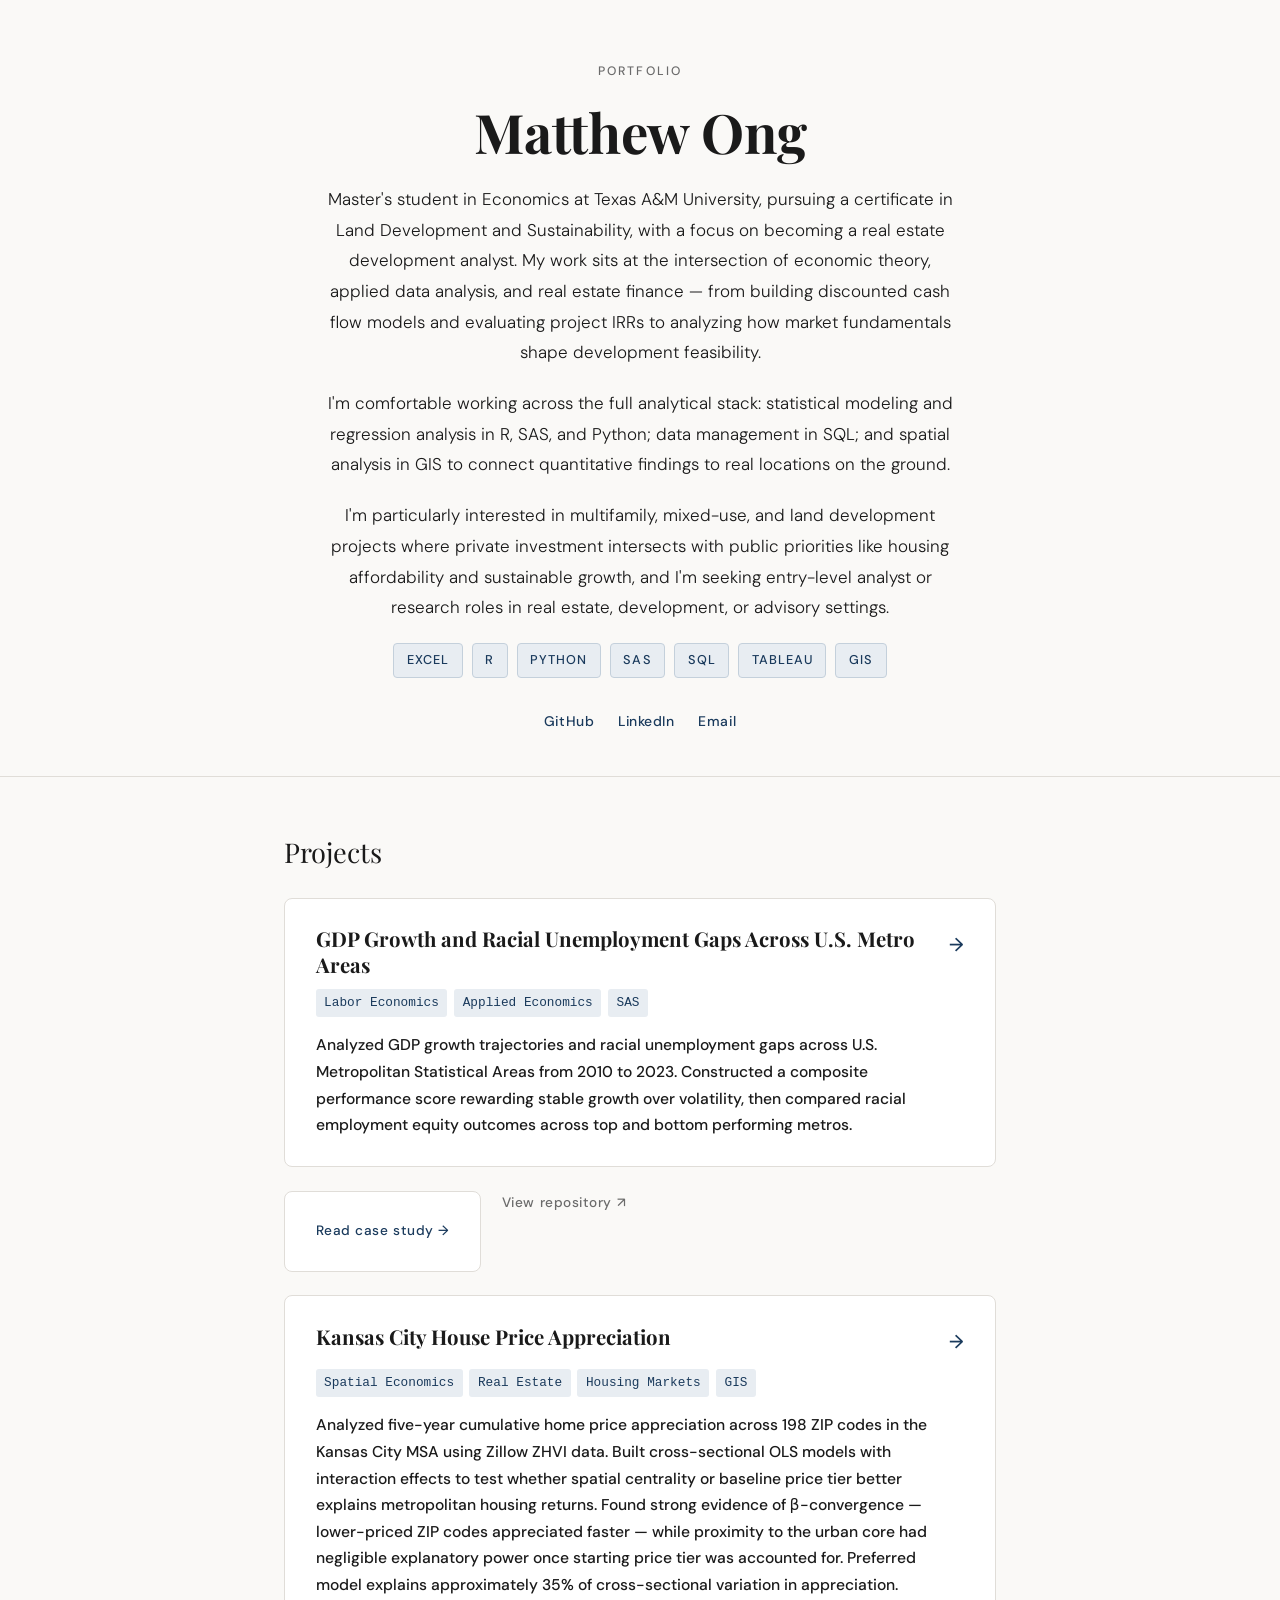
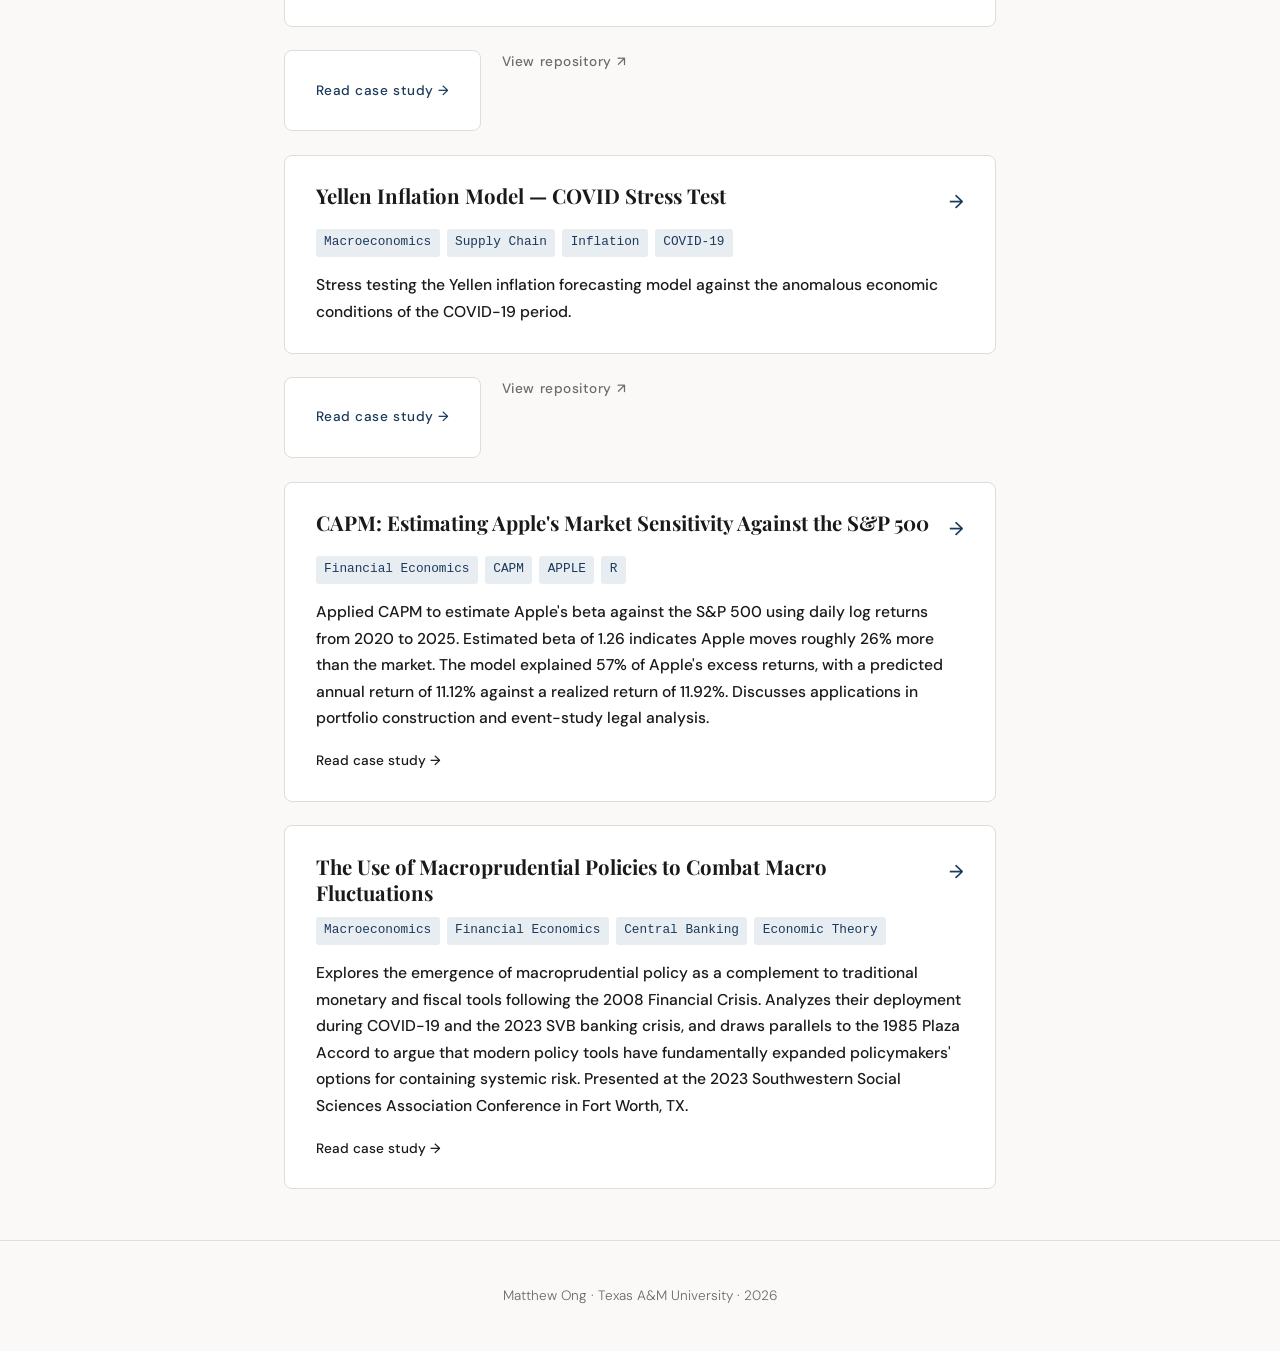
==== commit ab5fd166: "Remove duplicate SQL and Labor Economics tags" ====
--- a/index.html
+++ b/index.html
@@ -34,8 +34,8 @@
       <span class="skill-tag">Excel</span>
       <span class="skill-tag">R</span>
       <span class="skill-tag">Python</span>
+      <span class="skill-tag">SAS</span>
       <span class="skill-tag">SQL</span>
-      <span class="skill-tag">SAS</span>
       <span class="skill-tag">Tableau</span>
       <span class="skill-tag">GIS</span>
     </div>
@@ -62,7 +62,6 @@
         <div class="project-tags">
           <span class="project-tag">Labor Economics</span>
           <span class="project-tag">Applied Economics</span>
-          <span class="project-tag">Labor Economics</span>
           <span class="project-tag">SAS</span>
         </div>
         <p class="project-desc">
